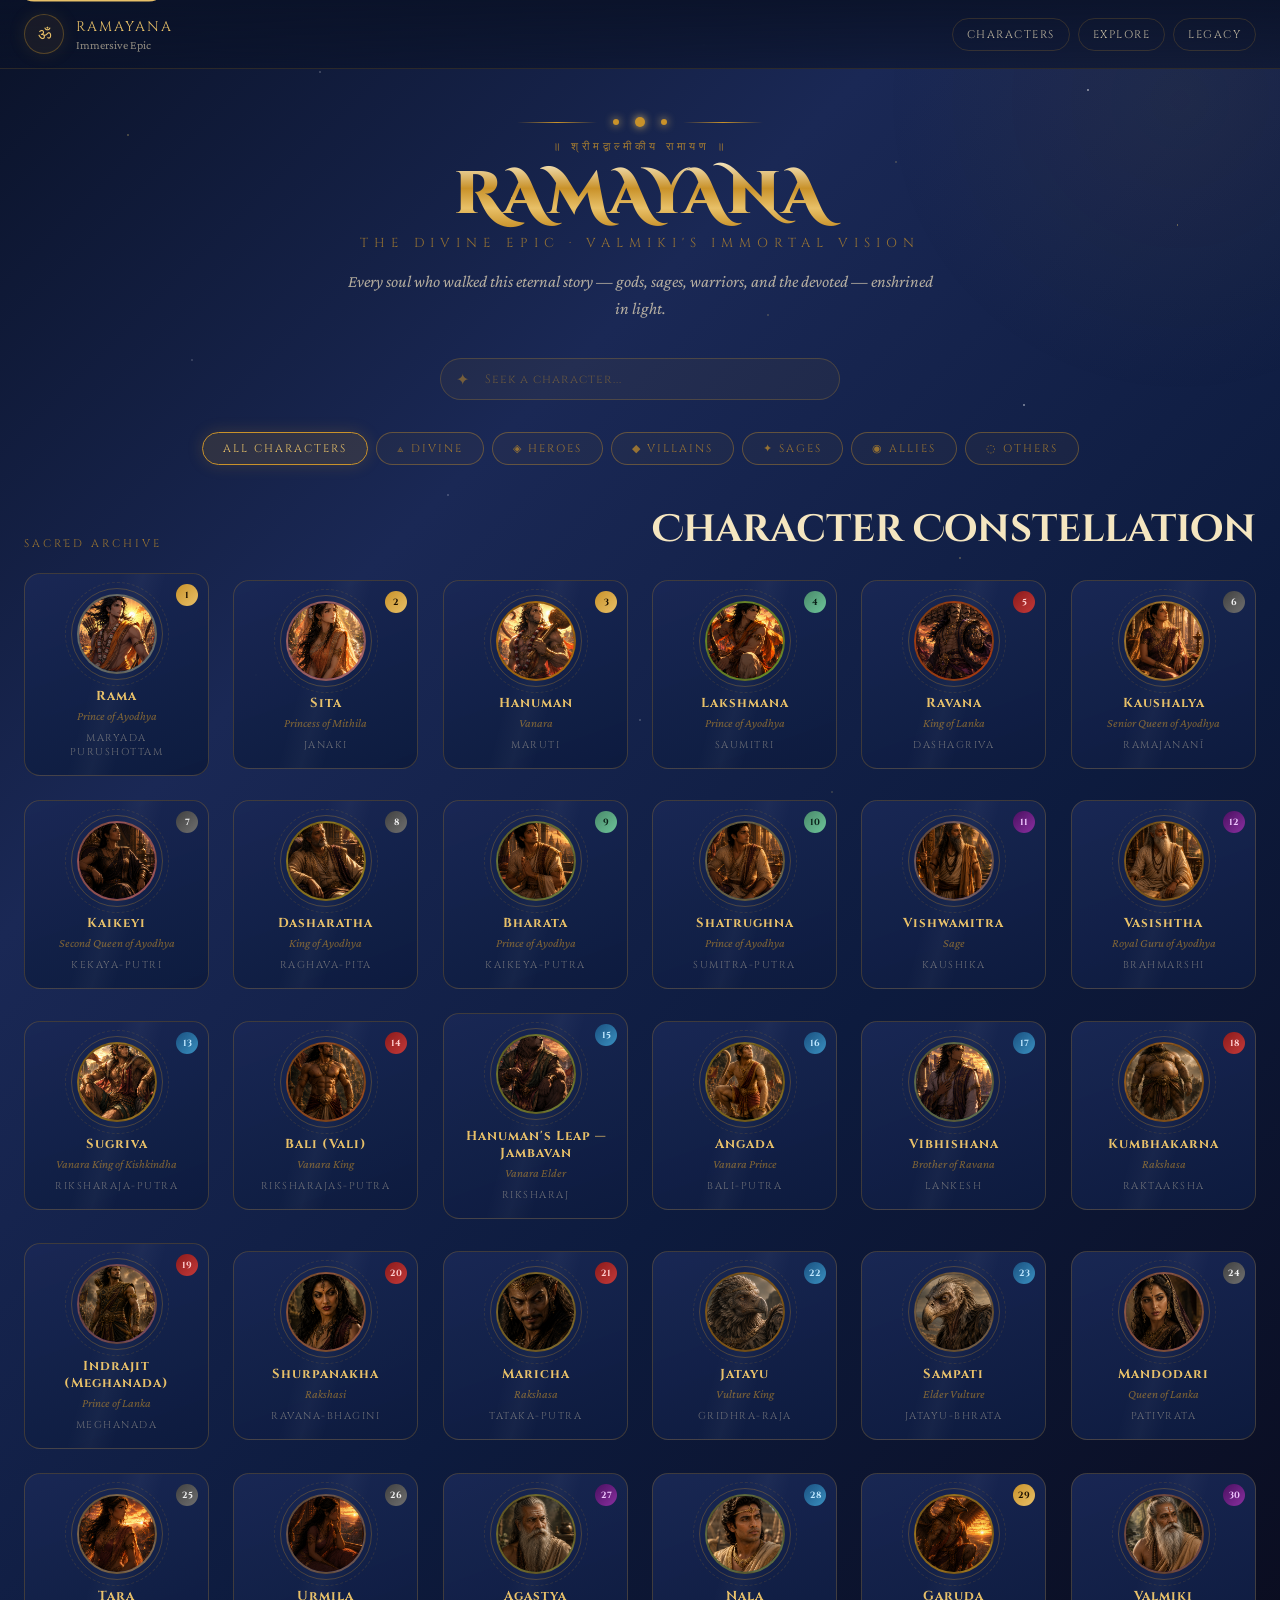
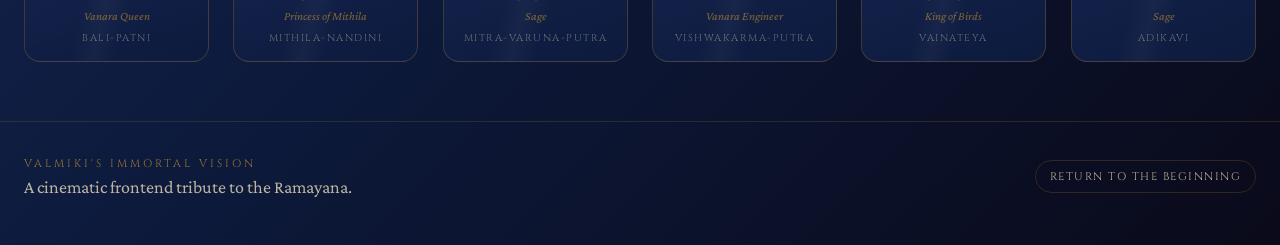
==== index.html @ 9b64bf25 "Clean up project structure" ====
<!DOCTYPE html>
<html lang="en">
<head>
  <meta charset="UTF-8">
  <meta name="viewport" content="width=device-width, initial-scale=1.0">
  <meta name="description" content="A cinematic Ramayana character encyclopedia built as an immersive frontend showcase.">
  <meta name="theme-color" content="#0A1228">
  <title>Ramayana | Immersive Epic Storytelling</title>
  <link rel="preconnect" href="https://fonts.googleapis.com">
  <link rel="preconnect" href="https://fonts.gstatic.com" crossorigin>
  <link rel="stylesheet" href="style.css">
  <script src="app.js" defer></script>
</head>
<body>
  <div class="loader" id="pageLoader" aria-hidden="true">
    <div class="loader-ring"></div>
    <div class="loader-title">RAMAYANA</div>
  </div>

  <a class="skip-link" href="#characters">Skip to characters</a>

  <nav class="site-nav" aria-label="Primary navigation">
    <a class="nav-brand" href="#top" aria-label="Ramayana home">
      <span class="brand-mark">ॐ</span>
      <span>
        <span class="brand-title">Ramayana</span>
        <span class="brand-subtitle">Immersive Epic</span>
      </span>
    </a>
    <div class="nav-links" aria-label="Page sections">
      <a href="#characters">Characters</a>
      <a href="#filters">Explore</a>
      <a href="#legacy">Legacy</a>
    </div>
  </nav>

  <main class="app-container" id="top">
    <header class="header reveal-section">
      <div class="header-ornament" aria-hidden="true">
        <div class="ornament-line"></div>
        <div class="ornament-dot"></div>
        <div class="ornament-dot ornament-dot-large"></div>
        <div class="ornament-dot"></div>
        <div class="ornament-line"></div>
      </div>
      <p class="header-sanskrit">॥ श्रीमद्वाल्मीकीय रामायण ॥</p>
      <h1 class="header-title">RAMAYANA</h1>
      <p class="header-sub">The Divine Epic · Valmiki's Immortal Vision</p>
      <p class="header-desc">Every soul who walked this eternal story — gods, sages, warriors, and the devoted — enshrined in light.</p>
    </header>

    <section class="controls-panel reveal-section" id="filters" aria-label="Character search and filters">
      <div class="search-bar">
        <span class="search-icon" aria-hidden="true">✦</span>
        <label class="sr-only" for="searchInput">Search characters</label>
        <input class="search-input" type="search" placeholder="Seek a character..." id="searchInput" autocomplete="off">
      </div>

      <div class="filter-section" id="filterSection" role="list" aria-label="Filter characters by category">
        <button class="filter-btn active" type="button" data-filter="all" aria-pressed="true">All Characters</button>
        <button class="filter-btn" type="button" data-filter="divine" aria-pressed="false">⟁ Divine</button>
        <button class="filter-btn" type="button" data-filter="hero" aria-pressed="false">◈ Heroes</button>
        <button class="filter-btn" type="button" data-filter="villain" aria-pressed="false">◆ Villains</button>
        <button class="filter-btn" type="button" data-filter="sage" aria-pressed="false">✦ Sages</button>
        <button class="filter-btn" type="button" data-filter="ally" aria-pressed="false">◉ Allies</button>
        <button class="filter-btn" type="button" data-filter="other" aria-pressed="false">◌ Others</button>
      </div>
    </section>

    <section class="showcase-section reveal-section" id="characters" aria-labelledby="charactersTitle">
      <div class="section-heading">
        <p class="section-kicker">Sacred Archive</p>
        <h2 id="charactersTitle">Character Constellation</h2>
      </div>
      <div class="grid" id="characterGrid" aria-live="polite"></div>
    </section>
  </main>

  <footer class="site-footer reveal-section" id="legacy">
    <div>
      <p class="footer-kicker">Valmiki's Immortal Vision</p>
      <p class="footer-title">A cinematic frontend tribute to the Ramayana.</p>
    </div>
    <a class="footer-link" href="#top">Return to the beginning</a>
  </footer>

  <div class="modal-overlay" id="modalOverlay" role="dialog" aria-modal="true" aria-labelledby="modalTitle" aria-hidden="true">
    <div class="modal" id="modal" role="document">
      <button class="modal-close" type="button" id="modalClose" aria-label="Close character details">✕</button>
      <div id="modalContent"></div>
    </div>
  </div>
</body>
</html>
---- style.css ----
@import url('https://fonts.googleapis.com/css2?family=Cinzel+Decorative:wght@400;700;900&family=Cinzel:wght@400;500;600;700&family=Crimson+Pro:ital,wght@0,300;0,400;0,600;1,300;1,400&display=swap');

  *{margin:0;padding:0;box-sizing:border-box;}

  html{
    scroll-behavior:smooth;
    scroll-padding-top:96px;
  }

  :root{
    --gold:#C9922A;
    --gold-light:#E8C068;
    --gold-pale:#F5E6C0;
    --gold-deep:#7A5515;
    --saffron:#E8650A;
    --crimson:#8B1A1A;
    --deep-blue:#0D1B3E;
    --indigo:#1A2855;
    --ivory:#FAF5E8;
    --parchment:#F0E6C8;
    --dark-text:#1A0E00;
    --muted:#5C4A2A;
    --divine-purple:#4A1060;
    --sage-green:#2D5A3D;
    --lotus-pink:#C8426A;
  }

  body{
    background: linear-gradient(135deg, #0A1228 0%, #1A2855 30%, #0D1B3E 60%, #0A0A1A 100%);
    min-height:100vh;
    font-family:'Crimson Pro',Georgia,serif;
    overflow-x:hidden;
    position:relative;
  }

  body.is-loading{overflow:hidden;}

  /* Starfield */
  body::before{
    content:'';
    position:fixed;
    inset:0;
    background-image:
      radial-gradient(1px 1px at 10% 15%, rgba(255,220,120,0.8) 0%, transparent 100%),
      radial-gradient(1px 1px at 25% 8%, rgba(255,255,255,0.6) 0%, transparent 100%),
      radial-gradient(1.5px 1.5px at 40% 22%, rgba(255,220,120,0.9) 0%, transparent 100%),
      radial-gradient(1px 1px at 55% 5%, rgba(255,255,255,0.7) 0%, transparent 100%),
      radial-gradient(1px 1px at 70% 18%, rgba(255,220,120,0.6) 0%, transparent 100%),
      radial-gradient(1.5px 1.5px at 85% 10%, rgba(255,255,255,0.8) 0%, transparent 100%),
      radial-gradient(1px 1px at 92% 25%, rgba(255,220,120,0.7) 0%, transparent 100%),
      radial-gradient(1px 1px at 15% 40%, rgba(255,255,255,0.5) 0%, transparent 100%),
      radial-gradient(1px 1px at 60% 35%, rgba(255,220,120,0.6) 0%, transparent 100%),
      radial-gradient(1.5px 1.5px at 80% 45%, rgba(255,255,255,0.7) 0%, transparent 100%),
      radial-gradient(1px 1px at 5% 60%, rgba(255,220,120,0.5) 0%, transparent 100%),
      radial-gradient(1px 1px at 35% 55%, rgba(255,255,255,0.6) 0%, transparent 100%),
      radial-gradient(1px 1px at 75% 62%, rgba(255,220,120,0.8) 0%, transparent 100%),
      radial-gradient(1px 1px at 90% 70%, rgba(255,255,255,0.5) 0%, transparent 100%),
      radial-gradient(1.5px 1.5px at 20% 75%, rgba(255,220,120,0.7) 0%, transparent 100%),
      radial-gradient(1px 1px at 50% 80%, rgba(255,255,255,0.6) 0%, transparent 100%),
      radial-gradient(1px 1px at 65% 88%, rgba(255,220,120,0.5) 0%, transparent 100%),
      radial-gradient(1px 1px at 45% 92%, rgba(255,255,255,0.7) 0%, transparent 100%);
    pointer-events:none;
    z-index:0;
  }

  /* Lotus mandala BG decorations */
  body::after{
    content:'';
    position:fixed;
    top:-200px;right:-200px;
    width:600px;height:600px;
    border-radius:50%;
    background:radial-gradient(circle, rgba(201,146,42,0.06) 0%, transparent 70%);
    pointer-events:none;z-index:0;
  }

  .app-container{
    position:relative;z-index:1;
    max-width:1400px;margin:0 auto;
    padding:0 24px 60px;
  }

  /* HEADER */
  .header{
    text-align:center;
    padding:48px 0 36px;
    position:relative;
  }

  .header-ornament{
    display:flex;align-items:center;justify-content:center;
    gap:16px;margin-bottom:12px;
  }
  .ornament-line{
    height:1px;width:80px;
    background:linear-gradient(90deg,transparent,var(--gold),transparent);
  }
  .ornament-dot{
    width:6px;height:6px;border-radius:50%;
    background:var(--gold);
    box-shadow:0 0 8px var(--gold-light);
  }

  .header-sanskrit{
    font-family:'Cinzel',serif;
    font-size:11px;letter-spacing:4px;
    color:var(--gold);opacity:0.8;
    text-transform:uppercase;margin-bottom:8px;
  }

  .header-title{
    font-family:'Cinzel Decorative',serif;
    font-size:clamp(32px,5vw,60px);
    font-weight:900;
    background:linear-gradient(180deg, #F5E6C0 0%, #C9922A 40%, #E8C068 70%, #C9922A 100%);
    -webkit-background-clip:text;-webkit-text-fill-color:transparent;
    background-clip:text;
    letter-spacing:2px;
    line-height:1.1;
    text-shadow:none;
    margin-bottom:6px;
  }

  .header-sub{
    font-family:'Cinzel',serif;
    font-size:13px;letter-spacing:6px;
    color:rgba(201,146,42,0.7);
    text-transform:uppercase;
  }

  .header-desc{
    font-family:'Crimson Pro',serif;
    font-size:17px;color:rgba(245,230,192,0.7);
    font-style:italic;margin-top:16px;
    max-width:600px;margin-left:auto;margin-right:auto;
    line-height:1.6;
  }

  /* FILTER TABS */
  .filter-section{
    display:flex;justify-content:center;flex-wrap:wrap;
    gap:8px;margin-bottom:40px;
  }

  .filter-btn{
    font-family:'Cinzel',serif;
    font-size:11px;letter-spacing:2px;
    padding:8px 20px;
    border:1px solid rgba(201,146,42,0.4);
    border-radius:30px;
    background:rgba(201,146,42,0.05);
    color:rgba(201,146,42,0.7);
    cursor:pointer;
    transition:all 0.3s ease;
    text-transform:uppercase;
  }
  .filter-btn:hover,.filter-btn.active{
    background:rgba(201,146,42,0.15);
    border-color:var(--gold);
    color:var(--gold-light);
    box-shadow:0 0 16px rgba(201,146,42,0.2);
  }

  /* FLOATING GRID */
  .grid{
    display:grid;
    grid-template-columns:repeat(auto-fill,minmax(180px,1fr));
    gap:24px;
    perspective:1200px;
  }

  /* CHARACTER CARD */
  .char-card{
    position:relative;
    cursor:pointer;
    border-radius:16px;
    overflow:visible;
    animation:floatIn 0.6s ease both;
    transform-style:preserve-3d;
  }

  @keyframes floatIn{
    from{opacity:0;transform:translateY(30px) scale(0.9);}
    to{opacity:1;transform:translateY(0) scale(1);}
  }

  .char-card:nth-child(1){animation-delay:0.05s}
  .char-card:nth-child(2){animation-delay:0.1s}
  .char-card:nth-child(3){animation-delay:0.15s}
  .char-card:nth-child(4){animation-delay:0.2s}
  .char-card:nth-child(5){animation-delay:0.25s}
  .char-card:nth-child(6){animation-delay:0.3s}
  .char-card:nth-child(7){animation-delay:0.35s}
  .char-card:nth-child(8){animation-delay:0.4s}
  .char-card:nth-child(9){animation-delay:0.45s}
  .char-card:nth-child(10){animation-delay:0.5s}
  .char-card:nth-child(11){animation-delay:0.55s}
  .char-card:nth-child(12){animation-delay:0.6s}
  .char-card:nth-child(n+13){animation-delay:0.65s}

  .card-inner{
    background:linear-gradient(160deg, rgba(26,40,85,0.95) 0%, rgba(13,27,62,0.98) 100%);
    border:1px solid rgba(201,146,42,0.25);
    border-radius:16px;
    padding:20px 16px 16px;
    text-align:center;
    position:relative;
    overflow:hidden;
    transition:transform 0.35s ease, box-shadow 0.35s ease, border-color 0.35s ease;
    will-change:transform;
  }

  .card-inner::before{
    content:'';position:absolute;top:0;left:0;right:0;height:2px;
    background:linear-gradient(90deg,transparent,var(--gold),transparent);
    opacity:0;transition:opacity 0.3s;
  }

  .char-card:hover .card-inner{
    transform:translateY(-8px) rotateX(4deg);
    border-color:rgba(201,146,42,0.6);
    box-shadow:0 20px 40px rgba(0,0,0,0.5), 0 0 30px rgba(201,146,42,0.15);
  }
  .char-card:hover .card-inner::before{opacity:1;}

  /* Floating animation per card */
  .char-card:nth-child(odd) .card-inner{
    animation:floatBob 4s ease-in-out infinite;
  }
  .char-card:nth-child(even) .card-inner{
    animation:floatBob 4.5s ease-in-out infinite 0.7s;
  }
  .char-card:nth-child(3n) .card-inner{
    animation:floatBob 5s ease-in-out infinite 1.2s;
  }

  @keyframes floatBob{
    0%,100%{transform:translateY(0);}
    50%{transform:translateY(-5px);}
  }
  .char-card:hover .card-inner{animation:none;}

  /* Priority badge */
  .priority-badge{
    position:absolute;top:10px;right:10px;
    width:22px;height:22px;border-radius:50%;
    display:flex;align-items:center;justify-content:center;
    font-family:'Cinzel',serif;font-size:9px;font-weight:700;
    z-index:2;
  }
  .priority-divine{background:linear-gradient(135deg,#C9922A,#E8C068);color:#1A0E00;}
  .priority-hero{background:linear-gradient(135deg,#4A8A6A,#6DC49A);color:#0A2018;}
  .priority-villain{background:linear-gradient(135deg,#8B1A1A,#C43A3A);color:#FFD0D0;}
  .priority-sage{background:linear-gradient(135deg,#4A1060,#8A30A0);color:#F0C8FF;}
  .priority-ally{background:linear-gradient(135deg,#1A5080,#3A90C0);color:#C0E8FF;}
  .priority-other{background:linear-gradient(135deg,#404040,#707070);color:#F0F0F0;}

  /* Avatar */
  .avatar-wrap{
    position:relative;margin:0 auto 14px;
    width:80px;height:80px;
  }
  .avatar-halo{
    position:absolute;inset:-6px;border-radius:50%;
    border:1.5px solid rgba(201,146,42,0.3);
    animation:haloSpin 8s linear infinite;
  }
  .avatar-halo2{
    position:absolute;inset:-12px;border-radius:50%;
    border:1px dashed rgba(201,146,42,0.15);
    animation:haloSpin 12s linear infinite reverse;
  }
  @keyframes haloSpin{
    from{transform:rotate(0deg);}
    to{transform:rotate(360deg);}
  }
  .avatar{
    width:80px;height:80px;border-radius:50%;
    display:flex;align-items:center;justify-content:center;
    font-size:36px;
    position:relative;z-index:1;
    border:2px solid rgba(201,146,42,0.4);
  }

  .avatar-image{
    width:100%;
    height:100%;
    object-fit:cover;
    border-radius:50%;
  }
  .avatar-image.is-hidden{display:none;}
  .avatar-fallback{display:none;}
  .avatar-fallback.is-visible{display:block;}

  .char-name{
    font-family:'Cinzel',serif;
    font-size:13px;font-weight:700;
    color:var(--gold-light);
    letter-spacing:1px;
    line-height:1.3;margin-bottom:4px;
  }
  .char-role{
    font-family:'Crimson Pro',serif;
    font-size:12px;font-style:italic;
    color:rgba(201,146,42,0.6);
    margin-bottom:8px;
  }
  .char-epithet{
    font-size:10px;letter-spacing:1.5px;text-transform:uppercase;
    color:rgba(245,230,192,0.4);
    font-family:'Cinzel',serif;
  }

  /* Shimmer overlay on card */
  .card-inner::after{
    content:'';position:absolute;inset:0;
    background:linear-gradient(105deg,transparent 40%,rgba(255,255,255,0.03) 50%,transparent 60%);
    animation:shimmer 3s ease-in-out infinite;
    pointer-events:none;
  }
  @keyframes shimmer{
    0%{transform:translateX(-100%);}
    100%{transform:translateX(200%);}
  }

  /* MODAL OVERLAY */
  .modal-overlay{
    display:none;position:fixed;inset:0;z-index:1000;
    background:rgba(5,10,25,0.92);
    backdrop-filter:blur(12px);
    align-items:center;justify-content:center;
    padding:20px;
    overflow-y:auto;
  }
  .modal-overlay.active{display:flex;}

  .modal{
    position:relative;
    background:linear-gradient(160deg,#0F1E4A 0%,#0A1228 50%,#150A30 100%);
    border:1px solid rgba(201,146,42,0.4);
    border-radius:24px;
    max-width:760px;width:100%;
    max-height:90vh;overflow-y:auto;
    animation:modalIn 0.4s cubic-bezier(0.34,1.56,0.64,1) both;
    box-shadow:0 40px 80px rgba(0,0,0,0.7), 0 0 60px rgba(201,146,42,0.1), inset 0 1px 0 rgba(201,146,42,0.2);
    scrollbar-width:thin;
    scrollbar-color:rgba(201,146,42,0.3) transparent;
  }
  .modal::-webkit-scrollbar{width:4px;}
  .modal::-webkit-scrollbar-track{background:transparent;}
  .modal::-webkit-scrollbar-thumb{background:rgba(201,146,42,0.3);border-radius:2px;}

  @keyframes modalIn{
    from{opacity:0;transform:scale(0.85) translateY(30px);}
    to{opacity:1;transform:scale(1) translateY(0);}
  }

  .modal-header{
    position:relative;padding:36px 40px 28px;
    border-bottom:1px solid rgba(201,146,42,0.2);
    text-align:center;
  }
  .modal-header::after{
    content:'';position:absolute;bottom:0;left:50%;transform:translateX(-50%);
    width:120px;height:1px;
    background:linear-gradient(90deg,transparent,var(--gold),transparent);
  }

  .modal-avatar{
    width:100px;height:100px;border-radius:50%;
    display:flex;align-items:center;justify-content:center;
    font-size:50px;margin:0 auto 16px;
    border:2px solid rgba(201,146,42,0.5);
    position:relative;
  }
  .modal-avatar::before{
    content:'';position:absolute;inset:-8px;border-radius:50%;
    border:1px solid rgba(201,146,42,0.25);
    animation:haloSpin 6s linear infinite;
  }
  .modal-avatar::after{
    content:'';position:absolute;inset:-16px;border-radius:50%;
    border:1px dashed rgba(201,146,42,0.12);
    animation:haloSpin 10s linear infinite reverse;
  }

  .modal-name{
    font-family:'Cinzel Decorative',serif;
    font-size:26px;font-weight:700;
    background:linear-gradient(180deg,#F5E6C0 0%,#C9922A 60%,#E8C068 100%);
    -webkit-background-clip:text;-webkit-text-fill-color:transparent;
    background-clip:text;letter-spacing:2px;margin-bottom:4px;
  }
  .modal-role-label{
    font-family:'Cinzel',serif;font-size:12px;letter-spacing:3px;
    color:rgba(201,146,42,0.7);text-transform:uppercase;margin-bottom:8px;
  }
  .modal-epithets{
    display:flex;flex-wrap:wrap;gap:6px;justify-content:center;margin-top:12px;
  }
  .modal-epithet-tag{
    font-family:'Cinzel',serif;font-size:9px;letter-spacing:1.5px;
    padding:4px 10px;border-radius:20px;
    border:1px solid rgba(201,146,42,0.3);
    color:rgba(232,192,104,0.8);
    background:rgba(201,146,42,0.08);
    text-transform:uppercase;
  }

  .modal-body{padding:28px 40px 36px;}

  .section-title{
    font-family:'Cinzel',serif;font-size:11px;letter-spacing:3px;
    color:var(--gold);text-transform:uppercase;
    display:flex;align-items:center;gap:10px;
    margin-bottom:12px;margin-top:24px;
  }
  .section-title::before,.section-title::after{
    content:'';flex:1;height:1px;
    background:linear-gradient(90deg,var(--gold),transparent);
  }
  .section-title::after{background:linear-gradient(90deg,transparent,var(--gold));}
  .section-title:first-child{margin-top:0;}

  .section-text{
    font-family:'Crimson Pro',serif;
    font-size:16px;line-height:1.8;
    color:rgba(245,230,192,0.82);
  }

  .attr-grid{
    display:grid;grid-template-columns:1fr 1fr;gap:12px;
  }
  .attr-item{
    background:rgba(201,146,42,0.06);
    border:1px solid rgba(201,146,42,0.15);
    border-radius:10px;padding:12px 14px;
  }
  .attr-label{
    font-family:'Cinzel',serif;font-size:9px;letter-spacing:2px;
    color:rgba(201,146,42,0.6);text-transform:uppercase;margin-bottom:4px;
  }
  .attr-value{
    font-family:'Crimson Pro',serif;font-size:15px;
    color:rgba(245,230,192,0.9);line-height:1.4;
  }

  .story-verse{
    background:rgba(201,146,42,0.05);
    border-left:3px solid rgba(201,146,42,0.5);
    border-radius:0 10px 10px 0;
    padding:14px 18px;margin:16px 0;
    font-family:'Crimson Pro',serif;
    font-size:15px;font-style:italic;
    color:rgba(245,230,192,0.75);
    line-height:1.7;
  }

  .trait-pills{
    display:flex;flex-wrap:wrap;gap:8px;
  }
  .trait-pill{
    font-family:'Crimson Pro',serif;font-size:13px;
    padding:5px 14px;border-radius:20px;
    background:rgba(201,146,42,0.1);
    border:1px solid rgba(201,146,42,0.25);
    color:rgba(232,192,104,0.9);
  }

  .modal-close{
    position:absolute;top:16px;right:16px;
    width:36px;height:36px;border-radius:50%;
    background:rgba(201,146,42,0.1);
    border:1px solid rgba(201,146,42,0.3);
    color:rgba(201,146,42,0.8);
    cursor:pointer;font-size:18px;
    display:flex;align-items:center;justify-content:center;
    transition:all 0.2s;z-index:10;
  }
  .modal-close:hover{
    background:rgba(201,146,42,0.2);
    color:var(--gold-light);
    transform:rotate(90deg);
  }

  .search-bar{
    max-width:400px;margin:0 auto 32px;position:relative;
  }
  .search-input{
    width:100%;padding:12px 20px 12px 44px;
    background:rgba(201,146,42,0.06);
    border:1px solid rgba(201,146,42,0.25);
    border-radius:30px;
    font-family:'Cinzel',serif;font-size:12px;letter-spacing:1px;
    color:rgba(245,230,192,0.9);outline:none;
    transition:all 0.3s;
  }
  .search-input::placeholder{color:rgba(201,146,42,0.4);}
  .search-input:focus{border-color:rgba(201,146,42,0.6);box-shadow:0 0 20px rgba(201,146,42,0.1);}
  .search-icon{
    position:absolute;left:16px;top:50%;transform:translateY(-50%);
    color:rgba(201,146,42,0.5);font-size:16px;
  }

  .hidden{display:none!important;}

  /* Divider stars in modal */
  .star-divider{text-align:center;color:rgba(201,146,42,0.4);font-size:12px;margin:20px 0;letter-spacing:8px;}

  /* Scroll to top fade on modal */
  .modal-gradient-top{
    position:sticky;top:0;height:20px;
    background:linear-gradient(to bottom,rgba(10,18,40,0.8),transparent);
    pointer-events:none;
  }

  .no-results{
    grid-column:1/-1;text-align:center;padding:60px 20px;
    color:rgba(201,146,42,0.5);font-family:'Cinzel',serif;
    font-size:14px;letter-spacing:2px;
  }

  /* Background temple silhouette */
  .bg-temple{
    position:fixed;bottom:0;left:50%;transform:translateX(-50%);
    width:100%;max-width:1200px;
    opacity:0.04;pointer-events:none;z-index:0;
  }

  .sr-only{
    position:absolute;
    width:1px;height:1px;
    padding:0;margin:-1px;
    overflow:hidden;
    clip:rect(0,0,0,0);
    white-space:nowrap;border:0;
  }

  .skip-link{
    position:fixed;
    left:16px;top:16px;
    z-index:2000;
    transform:translateY(-140%);
    padding:10px 14px;
    border-radius:999px;
    background:var(--gold-light);
    color:#0A1228;
    font-family:'Cinzel',serif;
    font-size:12px;
    text-decoration:none;
    transition:transform 0.25s ease;
  }
  .skip-link:focus{transform:translateY(0);}

  .loader{
    position:fixed;
    inset:0;
    z-index:3000;
    display:grid;
    place-items:center;
    background:radial-gradient(circle at center, rgba(74,16,96,0.35), rgba(10,18,40,0.98) 45%, #050814 100%);
    transition:opacity 0.5s ease, visibility 0.5s ease;
  }
  .loader.hidden{opacity:0;visibility:hidden;pointer-events:none;}
  .loader-ring{
    width:88px;height:88px;
    border-radius:50%;
    border:1px solid rgba(201,146,42,0.25);
    border-top-color:var(--gold-light);
    box-shadow:0 0 34px rgba(201,146,42,0.24), inset 0 0 22px rgba(201,146,42,0.12);
    animation:haloSpin 1.2s linear infinite;
  }
  .loader-title{
    position:absolute;
    margin-top:132px;
    font-family:'Cinzel Decorative',serif;
    font-size:14px;
    letter-spacing:5px;
    color:var(--gold-light);
  }

  .site-nav{
    position:sticky;
    top:0;
    z-index:900;
    display:flex;
    align-items:center;
    justify-content:space-between;
    gap:24px;
    max-width:1400px;
    margin:0 auto;
    padding:14px 24px;
    background:linear-gradient(180deg,rgba(10,18,40,0.9),rgba(10,18,40,0.58));
    border-bottom:1px solid rgba(201,146,42,0.18);
    backdrop-filter:blur(18px);
  }
  .nav-brand{
    display:flex;
    align-items:center;
    gap:12px;
    color:var(--gold-light);
    text-decoration:none;
  }
  .brand-mark{
    width:40px;height:40px;
    display:grid;place-items:center;
    border-radius:50%;
    border:1px solid rgba(201,146,42,0.35);
    background:rgba(201,146,42,0.08);
    box-shadow:0 0 18px rgba(201,146,42,0.12);
  }
  .brand-title{
    display:block;
    font-family:'Cinzel',serif;
    font-size:14px;
    letter-spacing:2px;
    text-transform:uppercase;
  }
  .brand-subtitle{
    display:block;
    margin-top:2px;
    font-size:12px;
    color:rgba(245,230,192,0.58);
  }
  .nav-links{
    display:flex;
    align-items:center;
    gap:8px;
  }
  .nav-links a,.footer-link{
    border:1px solid rgba(201,146,42,0.2);
    border-radius:999px;
    padding:8px 14px;
    color:rgba(245,230,192,0.76);
    font-family:'Cinzel',serif;
    font-size:11px;
    letter-spacing:1.5px;
    text-decoration:none;
    text-transform:uppercase;
    transition:background 0.25s ease,border-color 0.25s ease,color 0.25s ease,transform 0.25s ease;
  }
  .nav-links a:hover,.footer-link:hover{
    transform:translateY(-2px);
    background:rgba(201,146,42,0.12);
    border-color:rgba(201,146,42,0.55);
    color:var(--gold-light);
  }

  .controls-panel{
    margin:0 auto 40px;
  }
  .section-heading{
    display:flex;
    align-items:end;
    justify-content:space-between;
    gap:24px;
    margin-bottom:22px;
  }
  .section-kicker,.footer-kicker{
    font-family:'Cinzel',serif;
    font-size:11px;
    letter-spacing:3px;
    color:rgba(201,146,42,0.74);
    text-transform:uppercase;
  }
  .section-heading h2{
    margin-top:4px;
    font-family:'Cinzel Decorative',serif;
    font-size:clamp(24px,3vw,38px);
    color:var(--gold-pale);
    line-height:1.1;
  }

  .ornament-dot-large{width:10px;height:10px;}

  .char-card{
    width:100%;
    border:0;
    background:transparent;
    color:inherit;
    font:inherit;
    text-align:inherit;
  }
  .char-card:focus-visible .card-inner,
  .filter-btn:focus-visible,
  .search-input:focus-visible,
  .modal-close:focus-visible,
  .nav-links a:focus-visible,
  .footer-link:focus-visible{
    outline:2px solid var(--gold-light);
    outline-offset:3px;
  }

  .modal-overlay{
    display:flex;
    opacity:0;
    visibility:hidden;
    pointer-events:none;
    transition:opacity 0.28s ease,visibility 0.28s ease;
  }
  .modal-overlay.active{
    opacity:1;
    visibility:visible;
    pointer-events:auto;
  }
  .modal-overlay.active .modal{animation:modalIn 0.34s cubic-bezier(0.22,1,0.36,1) both;}

  .reveal-section{
    opacity:0;
    transform:translateY(28px);
    transition:opacity 0.7s ease,transform 0.7s ease;
  }
  .reveal-section.is-visible{
    opacity:1;
    transform:translateY(0);
  }

  .site-footer{
    position:relative;
    z-index:1;
    max-width:1400px;
    margin:0 auto;
    padding:34px 24px 48px;
    display:flex;
    align-items:center;
    justify-content:space-between;
    gap:24px;
    border-top:1px solid rgba(201,146,42,0.18);
  }
  .footer-title{
    margin-top:6px;
    color:rgba(245,230,192,0.76);
    font-size:18px;
  }

  @media (max-width:900px){
    .site-nav{align-items:flex-start;}
    .nav-links{flex-wrap:wrap;justify-content:flex-end;}
    .grid{grid-template-columns:repeat(auto-fill,minmax(150px,1fr));gap:18px;}
    .attr-grid{grid-template-columns:1fr;}
    .modal-body{padding:24px;}
    .modal-header{padding:32px 28px 24px;}
  }

  @media (max-width:640px){
    html{scroll-padding-top:132px;}
    .site-nav{
      padding:12px 16px;
      flex-direction:column;
      gap:12px;
    }
    .nav-links{
      width:100%;
      display:grid;
      grid-template-columns:repeat(3,1fr);
      gap:8px;
    }
    .nav-links a{text-align:center;padding:8px 6px;font-size:10px;}
    .app-container{padding:0 16px 42px;}
    .header{padding:38px 0 28px;}
    .header-sub{letter-spacing:3px;line-height:1.7;}
    .header-desc{font-size:16px;}
    .filter-section{justify-content:flex-start;overflow-x:auto;flex-wrap:nowrap;padding-bottom:8px;}
    .filter-btn{white-space:nowrap;}
    .section-heading{display:block;}
    .grid{grid-template-columns:repeat(2,minmax(0,1fr));gap:14px;}
    .card-inner{padding:16px 10px 14px;}
    .avatar-wrap,.avatar{width:70px;height:70px;}
    .char-name{font-size:12px;}
    .modal-overlay{padding:12px;}
    .modal{border-radius:18px;}
    .modal-name{font-size:22px;}
    .site-footer{display:block;padding:28px 16px 42px;}
    .footer-link{display:inline-block;margin-top:18px;}
  }

  @media (prefers-reduced-motion:reduce){
    html{scroll-behavior:auto;}
    *,*::before,*::after{
      animation-duration:0.01ms!important;
      animation-iteration-count:1!important;
      transition-duration:0.01ms!important;
    }
  }
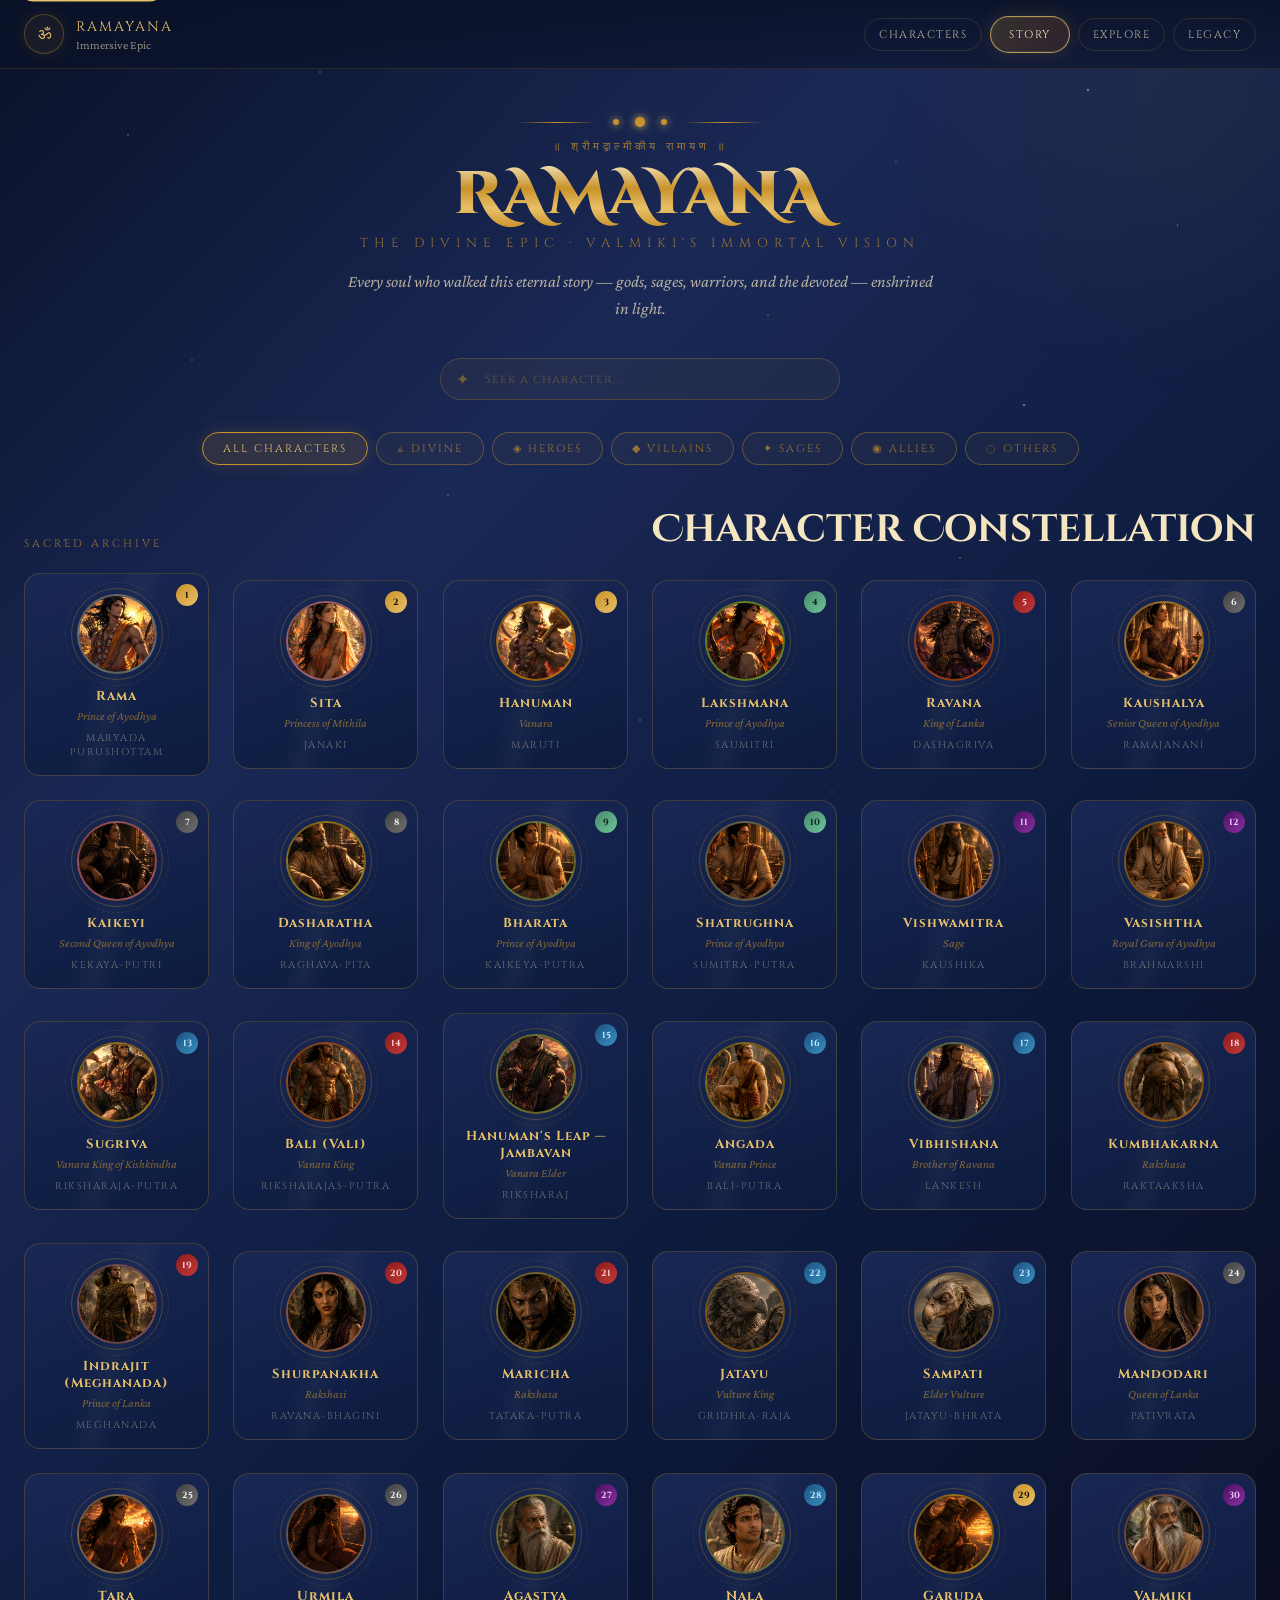
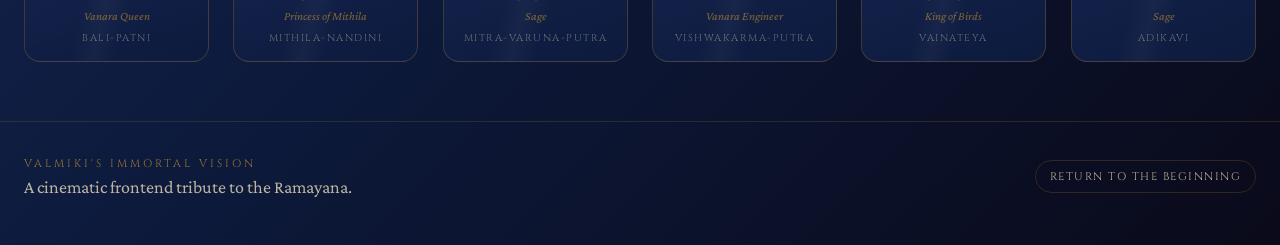
==== commit 446258da: "UPDATE" ====
--- a/index.html
+++ b/index.html
@@ -29,6 +29,7 @@
     </a>
     <div class="nav-links" aria-label="Page sections">
       <a href="#characters">Characters</a>
+      <a class="nav-story-link" href="Story.html">Story</a>
       <a href="#filters">Explore</a>
       <a href="#legacy">Legacy</a>
     </div>
--- a/style.css
+++ b/style.css
@@ -645,6 +645,19 @@
     border-color:rgba(201,146,42,0.55);
     color:var(--gold-light);
   }
+  .nav-links a.nav-story-link{
+    padding:10px 18px;
+    border-color:rgba(232,192,104,0.72);
+    background:linear-gradient(135deg,rgba(201,146,42,0.22),rgba(232,101,10,0.14));
+    color:var(--gold-pale);
+    box-shadow:0 0 20px rgba(201,146,42,0.18),inset 0 0 0 1px rgba(245,230,192,0.08);
+  }
+  .nav-links a.nav-story-link:hover{
+    background:linear-gradient(135deg,rgba(201,146,42,0.34),rgba(232,101,10,0.2));
+    border-color:rgba(232,192,104,0.95);
+    color:#fff7da;
+    box-shadow:0 0 28px rgba(201,146,42,0.28),inset 0 0 0 1px rgba(245,230,192,0.14);
+  }
 
   .controls-panel{
     margin:0 auto 40px;
@@ -782,3 +795,578 @@
       transition-duration:0.01ms!important;
     }
   }
+
+
+  /* Story page compatibility styles. Scoped so the encyclopedia keeps its original design. */
+/* ─── TOKENS ─────────────────────────────────────────────────────── */
+    body.story-page {
+      --bg-deep:        #04080F;
+      --bg-mid:         #0A1228;
+      --bg-card:        #0D1830;
+      --bg-glass:       rgba(13, 24, 48, 0.72);
+      --gold:           #C9A84C;
+      --gold-light:     #E8C96A;
+      --gold-dim:       #8A6A2A;
+      --gold-glow:      rgba(201,168,76,0.18);
+      --copper:         #B87333;
+      --red-divine:     #8B2020;
+      --red-glow:       rgba(139,32,32,0.25);
+      --text-primary:   #F0E6CC;
+      --text-secondary: #A89070;
+      --text-muted:     #5A4E3A;
+      --border:         rgba(201,168,76,0.18);
+      --border-active:  rgba(201,168,76,0.55);
+      --shadow-gold:    0 0 40px rgba(201,168,76,0.12);
+      --font-display:   'Cinzel Decorative', serif;
+      --font-heading:   'Cinzel', serif;
+      --font-body:      'EB Garamond', Georgia, serif;
+      --radius:         4px;
+      --transition:     0.38s cubic-bezier(0.4, 0, 0.2, 1);
+    }
+
+    /* ─── RESET & BASE ───────────────────────────────────────────────── */
+    body.story-page *, body.story-page *::before, body.story-page *::after { box-sizing: border-box; margin: 0; padding: 0; }
+  html:has(body.story-page) { scroll-behavior: smooth; font-size: 17px; }
+
+    body.story-page {
+      background: var(--bg-deep);
+      color: var(--text-primary);
+      font-family: var(--font-body);
+      line-height: 1.75;
+      min-height: 100vh;
+      overflow-x: hidden;
+    }
+
+    /* ─── STARFIELD ──────────────────────────────────────────────────── */
+    body.story-page .starfield {
+      position: fixed; inset: 0; pointer-events: none; z-index: 0;
+      background:
+        radial-gradient(ellipse 120% 60% at 50% 0%, rgba(201,168,76,0.06) 0%, transparent 65%),
+        radial-gradient(ellipse 80% 40% at 80% 80%, rgba(139,32,32,0.08) 0%, transparent 60%),
+        var(--bg-deep);
+    }
+    body.story-page .starfield::before {
+      content: '';
+      position: absolute; inset: 0;
+      background-image:
+        radial-gradient(1px 1px at 12% 18%, rgba(240,230,204,0.7) 0%, transparent 100%),
+        radial-gradient(1px 1px at 27% 55%, rgba(240,230,204,0.5) 0%, transparent 100%),
+        radial-gradient(1.5px 1.5px at 43% 8%, rgba(201,168,76,0.6) 0%, transparent 100%),
+        radial-gradient(1px 1px at 61% 34%, rgba(240,230,204,0.4) 0%, transparent 100%),
+        radial-gradient(1px 1px at 76% 72%, rgba(240,230,204,0.6) 0%, transparent 100%),
+        radial-gradient(1.5px 1.5px at 88% 20%, rgba(201,168,76,0.5) 0%, transparent 100%),
+        radial-gradient(1px 1px at 5% 88%, rgba(240,230,204,0.4) 0%, transparent 100%),
+        radial-gradient(1px 1px at 34% 78%, rgba(240,230,204,0.5) 0%, transparent 100%),
+        radial-gradient(1px 1px at 55% 60%, rgba(240,230,204,0.35) 0%, transparent 100%),
+        radial-gradient(1.5px 1.5px at 92% 48%, rgba(201,168,76,0.4) 0%, transparent 100%),
+        radial-gradient(1px 1px at 18% 42%, rgba(240,230,204,0.3) 0%, transparent 100%),
+        radial-gradient(1px 1px at 70% 15%, rgba(240,230,204,0.5) 0%, transparent 100%);
+    }
+
+    /* ─── LOADER ─────────────────────────────────────────────────────── */
+    body.story-page .loader {
+      position: fixed; inset: 0; z-index: 9999;
+      background: var(--bg-deep);
+      display: flex; flex-direction: column;
+      align-items: center; justify-content: center; gap: 1.6rem;
+      transition: opacity 0.7s ease, visibility 0.7s ease;
+    }
+    body.story-page .loader.loaded { opacity: 0; visibility: hidden; }
+    body.story-page .loader-ring {
+      width: 56px; height: 56px;
+      border: 2px solid var(--border);
+      border-top-color: var(--gold);
+      border-radius: 50%;
+      animation: spin 1.1s linear infinite;
+    }
+    body.story-page .loader-title {
+      font-family: var(--font-display); font-size: 1rem;
+      letter-spacing: 0.35em; color: var(--gold);
+      text-transform: uppercase; opacity: 0.85;
+    }
+    @keyframes spin { to { transform: rotate(360deg); } }
+
+    /* ─── SKIP LINK ──────────────────────────────────────────────────── */
+    body.story-page .skip-link {
+      position: absolute; top: -100px; left: 1rem;
+      background: var(--gold); color: var(--bg-deep);
+      padding: 0.5rem 1rem; font-family: var(--font-heading);
+      font-size: 0.8rem; border-radius: var(--radius);
+      transition: top 0.2s;
+    }
+    body.story-page .skip-link:focus { top: 1rem; }
+
+    /* ─── NAV ────────────────────────────────────────────────────────── */
+    body.story-page .site-nav {
+      position: fixed; top: 0; left: 0; right: 0; z-index: 100;
+      display: flex; align-items: center; justify-content: space-between;
+      padding: 1rem 2.5rem;
+      background: rgba(4, 8, 15, 0.85);
+      backdrop-filter: blur(12px);
+      border-bottom: 1px solid var(--border);
+    }
+    body.story-page .nav-brand {
+      display: flex; align-items: center; gap: 0.75rem;
+      text-decoration: none; color: var(--text-primary);
+    }
+    body.story-page .brand-mark {
+      font-size: 1.5rem; color: var(--gold);
+      text-shadow: 0 0 20px var(--gold);
+    }
+    body.story-page .brand-title {
+      display: block; font-family: var(--font-display);
+      font-size: 0.95rem; letter-spacing: 0.12em; color: var(--gold);
+    }
+    body.story-page .brand-subtitle {
+      display: block; font-family: var(--font-heading);
+      font-size: 0.62rem; letter-spacing: 0.22em;
+      color: var(--text-secondary); text-transform: uppercase;
+    }
+    body.story-page .nav-links {
+      display: flex; gap: 2rem;
+    }
+    body.story-page .nav-links a {
+      font-family: var(--font-heading); font-size: 0.72rem;
+      letter-spacing: 0.2em; text-transform: uppercase;
+      color: var(--text-secondary); text-decoration: none;
+      transition: color var(--transition);
+    }
+    body.story-page .nav-links a:hover { color: var(--gold); }
+
+    /* ─── HERO ───────────────────────────────────────────────────────── */
+    body.story-page .story-hero {
+      position: relative; z-index: 1;
+      min-height: 100vh;
+      display: flex; flex-direction: column;
+      align-items: center; justify-content: center;
+      text-align: center;
+      padding: 8rem 2rem 5rem;
+      overflow: hidden;
+    }
+    body.story-page .hero-mandala {
+      position: absolute; inset: 0; z-index: 0;
+      display: flex; align-items: center; justify-content: center;
+      pointer-events: none;
+      opacity: 0.07;
+    }
+    body.story-page .hero-mandala svg {
+      width: min(80vw, 700px); height: auto;
+      animation: mandalaSpin 90s linear infinite;
+    }
+    @keyframes mandalaSpin { to { transform: rotate(360deg); } }
+
+    body.story-page .hero-content { position: relative; z-index: 1; max-width: 760px; }
+    body.story-page .hero-ornament {
+      display: flex; align-items: center; justify-content: center;
+      gap: 0.6rem; margin-bottom: 2rem;
+    }
+    body.story-page .ornament-line {
+      width: 60px; height: 1px;
+      background: linear-gradient(90deg, transparent, var(--gold));
+    }
+    body.story-page .ornament-line.rev {
+      background: linear-gradient(90deg, var(--gold), transparent);
+    }
+    body.story-page .ornament-dot {
+      width: 5px; height: 5px; border-radius: 50%;
+      background: var(--gold);
+    }
+    body.story-page .ornament-dot-large {
+      width: 8px; height: 8px;
+      border: 1.5px solid var(--gold);
+      background: transparent;
+    }
+
+    body.story-page .hero-sanskrit {
+      font-family: var(--font-body); font-style: italic;
+      font-size: 1rem; color: var(--gold-dim);
+      letter-spacing: 0.08em; margin-bottom: 1.5rem;
+      opacity: 0.85;
+    }
+    body.story-page .hero-title {
+      font-family: var(--font-display); font-size: clamp(2.4rem, 6vw, 4.5rem);
+      font-weight: 900; letter-spacing: 0.12em;
+      color: var(--gold-light);
+      text-shadow: 0 0 80px rgba(201,168,76,0.35), 0 2px 0 rgba(0,0,0,0.6);
+      line-height: 1.1; margin-bottom: 1rem;
+    }
+    body.story-page .hero-sub {
+      font-family: var(--font-heading); font-size: 0.8rem;
+      letter-spacing: 0.3em; text-transform: uppercase;
+      color: var(--text-secondary); margin-bottom: 2rem;
+    }
+    body.story-page .hero-desc {
+      font-size: 1.15rem; color: var(--text-secondary);
+      max-width: 560px; margin: 0 auto 3rem;
+      line-height: 1.9;
+    }
+    body.story-page .hero-scroll-hint {
+      font-family: var(--font-heading); font-size: 0.68rem;
+      letter-spacing: 0.3em; text-transform: uppercase;
+      color: var(--gold-dim); animation: pulse 2.4s ease-in-out infinite;
+    }
+    @keyframes pulse { 0%,100% { opacity: 0.4; } 50% { opacity: 1; } }
+
+    /* ─── KANDA TIMELINE ─────────────────────────────────────────────── */
+    body.story-page .kanda-nav {
+      position: relative; z-index: 1;
+      background: rgba(4, 8, 15, 0.9);
+      border-top: 1px solid var(--border);
+      border-bottom: 1px solid var(--border);
+      padding: 1.2rem 2rem;
+      display: flex; align-items: center; justify-content: center;
+      gap: 0;
+      overflow-x: auto;
+      scrollbar-width: none;
+    }
+    body.story-page .kanda-nav::-webkit-scrollbar { display: none; }
+    body.story-page .kanda-tab {
+      flex: 0 0 auto;
+      font-family: var(--font-heading); font-size: 0.66rem;
+      letter-spacing: 0.18em; text-transform: uppercase;
+      color: var(--text-muted); cursor: pointer;
+      padding: 0.6rem 1.2rem;
+      border: none; background: none;
+      border-bottom: 2px solid transparent;
+      transition: color var(--transition), border-color var(--transition);
+      white-space: nowrap;
+    }
+    body.story-page .kanda-tab:hover { color: var(--text-secondary); }
+    body.story-page .kanda-tab.active {
+      color: var(--gold);
+      border-bottom-color: var(--gold);
+    }
+
+    /* ─── MAIN STORY LAYOUT ──────────────────────────────────────────── */
+    body.story-page .story-main {
+      position: relative; z-index: 1;
+      max-width: 1200px; margin: 0 auto;
+      padding: 5rem 2rem 6rem;
+    }
+
+    /* ─── REVEAL ANIMATION ───────────────────────────────────────────── */
+    body.story-page .reveal {
+      opacity: 0;
+      transform: translateY(32px);
+      transition: opacity 0.7s ease, transform 0.7s ease;
+    }
+    body.story-page .reveal.visible { opacity: 1; transform: translateY(0); }
+
+    /* ─── KANDA SECTION ──────────────────────────────────────────────── */
+    body.story-page .kanda-section {
+      display: none;
+      animation: fadeIn 0.55s ease;
+    }
+    body.story-page .kanda-section.active { display: block; }
+    @keyframes fadeIn { from { opacity: 0; transform: translateY(20px); } to { opacity: 1; transform: translateY(0); } }
+
+    body.story-page .kanda-header {
+      display: grid;
+      grid-template-columns: 1fr auto;
+      gap: 2rem;
+      align-items: start;
+      margin-bottom: 4rem;
+      padding-bottom: 2.5rem;
+      border-bottom: 1px solid var(--border);
+    }
+    body.story-page .kanda-number {
+      font-family: var(--font-display); font-size: 6rem;
+      font-weight: 900; line-height: 1;
+      color: transparent;
+      -webkit-text-stroke: 1px var(--gold-dim);
+      opacity: 0.3;
+      margin-bottom: -1rem;
+    }
+    body.story-page .kanda-title {
+      font-family: var(--font-display); font-size: clamp(1.6rem, 4vw, 2.5rem);
+      color: var(--gold-light); letter-spacing: 0.08em; line-height: 1.2;
+      margin-bottom: 0.5rem;
+    }
+    body.story-page .kanda-subtitle {
+      font-family: var(--font-heading); font-size: 0.72rem;
+      letter-spacing: 0.28em; text-transform: uppercase;
+      color: var(--text-secondary); margin-bottom: 1rem;
+    }
+    body.story-page .kanda-intro {
+      font-size: 1.1rem; color: var(--text-secondary);
+      line-height: 1.9; max-width: 600px;
+    }
+    body.story-page .kanda-badge {
+      font-family: var(--font-heading); font-size: 0.65rem;
+      letter-spacing: 0.2em; text-transform: uppercase;
+      color: var(--bg-deep); background: var(--gold);
+      padding: 0.5rem 1.1rem; border-radius: var(--radius);
+      white-space: nowrap; align-self: start;
+    }
+
+    /* ─── EPISODE CARDS ──────────────────────────────────────────────── */
+    body.story-page .episodes-grid {
+      display: grid;
+      grid-template-columns: repeat(auto-fill, minmax(320px, 1fr));
+      gap: 1.5rem;
+      margin-bottom: 4rem;
+    }
+    body.story-page .episode-card {
+      background: var(--bg-card);
+      border: 1px solid var(--border);
+      border-radius: var(--radius);
+      padding: 1.8rem;
+      position: relative;
+      overflow: hidden;
+      cursor: pointer;
+      transition: border-color var(--transition), transform var(--transition), box-shadow var(--transition);
+    }
+    body.story-page .episode-card::before {
+      content: '';
+      position: absolute; top: 0; left: 0; right: 0; height: 2px;
+      background: linear-gradient(90deg, transparent, var(--gold), transparent);
+      opacity: 0;
+      transition: opacity var(--transition);
+    }
+    body.story-page .episode-card:hover {
+      border-color: var(--border-active);
+      transform: translateY(-4px);
+      box-shadow: var(--shadow-gold);
+    }
+    body.story-page .episode-card:hover::before { opacity: 1; }
+
+    body.story-page .episode-number {
+      font-family: var(--font-heading); font-size: 0.62rem;
+      letter-spacing: 0.25em; text-transform: uppercase;
+      color: var(--gold-dim); margin-bottom: 1rem;
+    }
+    body.story-page .episode-icon {
+      font-size: 2rem; margin-bottom: 0.8rem; display: block;
+      filter: drop-shadow(0 0 8px var(--gold-glow));
+    }
+    body.story-page .episode-title {
+      font-family: var(--font-heading); font-size: 1.05rem;
+      font-weight: 600; color: var(--text-primary);
+      letter-spacing: 0.04em; margin-bottom: 0.75rem;
+      line-height: 1.4;
+    }
+    body.story-page .episode-text {
+      font-size: 0.95rem; color: var(--text-secondary);
+      line-height: 1.8;
+    }
+    body.story-page .episode-tag {
+      display: inline-block; margin-top: 1rem;
+      font-family: var(--font-heading); font-size: 0.6rem;
+      letter-spacing: 0.2em; text-transform: uppercase;
+      color: var(--gold-dim); border: 1px solid var(--border);
+      padding: 0.25rem 0.7rem; border-radius: 2px;
+    }
+
+    /* ─── FEATURED VERSE ─────────────────────────────────────────────── */
+    body.story-page .verse-block {
+      position: relative;
+      border-left: 2px solid var(--gold);
+      padding: 2rem 2.5rem;
+      margin: 3rem 0;
+      background: linear-gradient(90deg, var(--gold-glow), transparent);
+      border-radius: 0 var(--radius) var(--radius) 0;
+    }
+    body.story-page .verse-label {
+      font-family: var(--font-heading); font-size: 0.6rem;
+      letter-spacing: 0.3em; text-transform: uppercase;
+      color: var(--gold); margin-bottom: 1rem;
+    }
+    body.story-page .verse-sanskrit {
+      font-family: var(--font-body); font-style: italic;
+      font-size: 1.25rem; color: var(--gold-light);
+      line-height: 1.9; margin-bottom: 0.8rem;
+    }
+    body.story-page .verse-translation {
+      font-size: 0.95rem; color: var(--text-secondary);
+      line-height: 1.8;
+    }
+    body.story-page .verse-source {
+      margin-top: 0.8rem;
+      font-family: var(--font-heading); font-size: 0.62rem;
+      letter-spacing: 0.2em; color: var(--text-muted);
+    }
+
+    /* ─── CHARACTER SPOTLIGHT ────────────────────────────────────────── */
+    body.story-page .spotlight-row {
+      display: grid;
+      grid-template-columns: repeat(auto-fill, minmax(200px, 1fr));
+      gap: 1rem; margin: 3rem 0;
+    }
+    body.story-page .spotlight-card {
+      background: var(--bg-card);
+      border: 1px solid var(--border);
+      border-radius: var(--radius);
+      padding: 1.4rem 1.2rem;
+      text-align: center;
+      transition: border-color var(--transition), box-shadow var(--transition);
+    }
+    body.story-page .spotlight-card:hover {
+      border-color: var(--border-active);
+      box-shadow: 0 0 24px var(--gold-glow);
+    }
+    body.story-page .spotlight-symbol {
+      font-size: 2.2rem; display: block; margin-bottom: 0.8rem;
+      filter: drop-shadow(0 0 6px var(--gold-glow));
+    }
+    body.story-page .spotlight-symbol img {
+      width: 74px; height: 74px; display: block; margin: 0 auto;
+      object-fit: cover; object-position: center top;
+      border-radius: 50%; border: 1px solid var(--border-active);
+      box-shadow: 0 0 22px var(--gold-glow);
+    }
+    body.story-page .spotlight-name {
+      font-family: var(--font-heading); font-size: 0.85rem;
+      font-weight: 600; color: var(--gold-light);
+      letter-spacing: 0.06em; margin-bottom: 0.4rem;
+    }
+    body.story-page .spotlight-role {
+      font-size: 0.8rem; color: var(--text-secondary);
+    }
+
+    /* ─── SECTION DIVIDER ────────────────────────────────────────────── */
+    body.story-page .divider {
+      display: flex; align-items: center; gap: 1rem;
+      margin: 4rem 0; color: var(--gold-dim);
+    }
+    body.story-page .divider::before, body.story-page .divider::after {
+      content: ''; flex: 1;
+      height: 1px;
+      background: linear-gradient(90deg, transparent, var(--border));
+    }
+    body.story-page .divider::after {
+      background: linear-gradient(90deg, var(--border), transparent);
+    }
+    body.story-page .divider-symbol {
+      font-size: 1.1rem;
+      color: var(--gold);
+      font-family: var(--font-body);
+    }
+
+    /* ─── SHLOKA TICKER ──────────────────────────────────────────────── */
+    body.story-page .shloka-ticker {
+      position: relative; z-index: 1;
+      overflow: hidden;
+      background: rgba(201,168,76,0.06);
+      border-top: 1px solid var(--border);
+      border-bottom: 1px solid var(--border);
+      padding: 0.9rem 0;
+    }
+    body.story-page .ticker-inner {
+      display: flex; white-space: nowrap;
+      animation: ticker 38s linear infinite;
+    }
+    body.story-page .ticker-inner span {
+      font-family: var(--font-body); font-style: italic;
+      font-size: 0.95rem; color: var(--gold-dim);
+      padding: 0 3rem;
+    }
+    @keyframes ticker { from { transform: translateX(0); } to { transform: translateX(-50%); } }
+
+    /* ─── FOOTER ─────────────────────────────────────────────────────── */
+    body.story-page .site-footer {
+      position: relative; z-index: 1;
+      text-align: center;
+      padding: 4rem 2rem;
+      border-top: 1px solid var(--border);
+      background: var(--bg-mid);
+    }
+    body.story-page .footer-kicker {
+      font-family: var(--font-heading); font-size: 0.65rem;
+      letter-spacing: 0.3em; text-transform: uppercase;
+      color: var(--gold-dim); margin-bottom: 0.6rem;
+    }
+    body.story-page .footer-title {
+      font-family: var(--font-display); font-size: 1rem;
+      color: var(--text-secondary); letter-spacing: 0.06em;
+      margin-bottom: 2rem;
+    }
+    body.story-page .footer-nav {
+      display: flex; gap: 2rem; justify-content: center;
+      margin-bottom: 2rem; flex-wrap: wrap;
+    }
+    body.story-page .footer-nav a {
+      font-family: var(--font-heading); font-size: 0.7rem;
+      letter-spacing: 0.2em; text-transform: uppercase;
+      color: var(--text-secondary); text-decoration: none;
+      transition: color var(--transition);
+    }
+    body.story-page .footer-nav a:hover { color: var(--gold); }
+    body.story-page .footer-copy {
+      font-size: 0.82rem; color: var(--text-muted);
+    }
+
+    /* ─── MODAL ──────────────────────────────────────────────────────── */
+    body.story-page .episode-modal {
+      position: fixed; inset: 0; z-index: 200;
+      background: rgba(4, 8, 15, 0.92);
+      backdrop-filter: blur(8px);
+      display: flex; align-items: center; justify-content: center;
+      padding: 2rem;
+      opacity: 0; visibility: hidden;
+      transition: opacity 0.35s ease, visibility 0.35s ease;
+    }
+    body.story-page .episode-modal.open { opacity: 1; visibility: visible; }
+    body.story-page .modal-box {
+      background: var(--bg-card);
+      border: 1px solid var(--border-active);
+      border-radius: var(--radius);
+      max-width: 680px; width: 100%;
+      max-height: 85vh; overflow-y: auto;
+      padding: 2.5rem;
+      position: relative;
+      transform: translateY(24px);
+      transition: transform 0.35s ease;
+      scrollbar-width: thin;
+      scrollbar-color: var(--gold-dim) transparent;
+    }
+    body.story-page .episode-modal.open .modal-box { transform: translateY(0); }
+    body.story-page .modal-box::-webkit-scrollbar { width: 4px; }
+    body.story-page .modal-box::-webkit-scrollbar-thumb { background: var(--gold-dim); border-radius: 2px; }
+    body.story-page .modal-close-btn {
+      position: absolute; top: 1.2rem; right: 1.2rem;
+      background: none; border: 1px solid var(--border);
+      color: var(--text-secondary); width: 32px; height: 32px;
+      border-radius: 50%; cursor: pointer; font-size: 0.9rem;
+      display: flex; align-items: center; justify-content: center;
+      transition: border-color var(--transition), color var(--transition);
+    }
+    body.story-page .modal-close-btn:hover { border-color: var(--gold); color: var(--gold); }
+    body.story-page .modal-tag {
+      font-family: var(--font-heading); font-size: 0.6rem;
+      letter-spacing: 0.25em; text-transform: uppercase;
+      color: var(--gold-dim); margin-bottom: 1.2rem;
+    }
+    body.story-page .modal-title {
+      font-family: var(--font-display); font-size: 1.4rem;
+      color: var(--gold-light); margin-bottom: 1.5rem;
+      line-height: 1.3; letter-spacing: 0.04em;
+    }
+    body.story-page .modal-body {
+      font-size: 1rem; color: var(--text-secondary);
+      line-height: 1.9;
+    }
+    body.story-page .modal-body p { margin-bottom: 1rem; }
+    body.story-page .modal-body p:last-child { margin-bottom: 0; }
+    body.story-page .modal-characters {
+      display: flex; flex-wrap: wrap; gap: 0.5rem;
+      margin-top: 1.5rem; padding-top: 1.5rem;
+      border-top: 1px solid var(--border);
+    }
+    body.story-page .modal-char-tag {
+      font-family: var(--font-heading); font-size: 0.62rem;
+      letter-spacing: 0.15em; text-transform: uppercase;
+      color: var(--text-secondary); background: rgba(201,168,76,0.08);
+      border: 1px solid var(--border);
+      padding: 0.3rem 0.75rem; border-radius: var(--radius);
+    }
+
+    /* ─── RESPONSIVE ─────────────────────────────────────────────────── */
+    @media (max-width: 768px) {
+      body.story-page .site-nav { padding: 1rem 1.2rem; }
+      body.story-page .nav-links { display: none; }
+      body.story-page .kanda-header { grid-template-columns: 1fr; }
+      body.story-page .kanda-number { font-size: 4rem; }
+      body.story-page .kanda-badge { align-self: start; }
+      body.story-page .story-main { padding: 3rem 1.2rem 4rem; }
+      body.story-page .verse-block { padding: 1.4rem 1.4rem; }
+    }
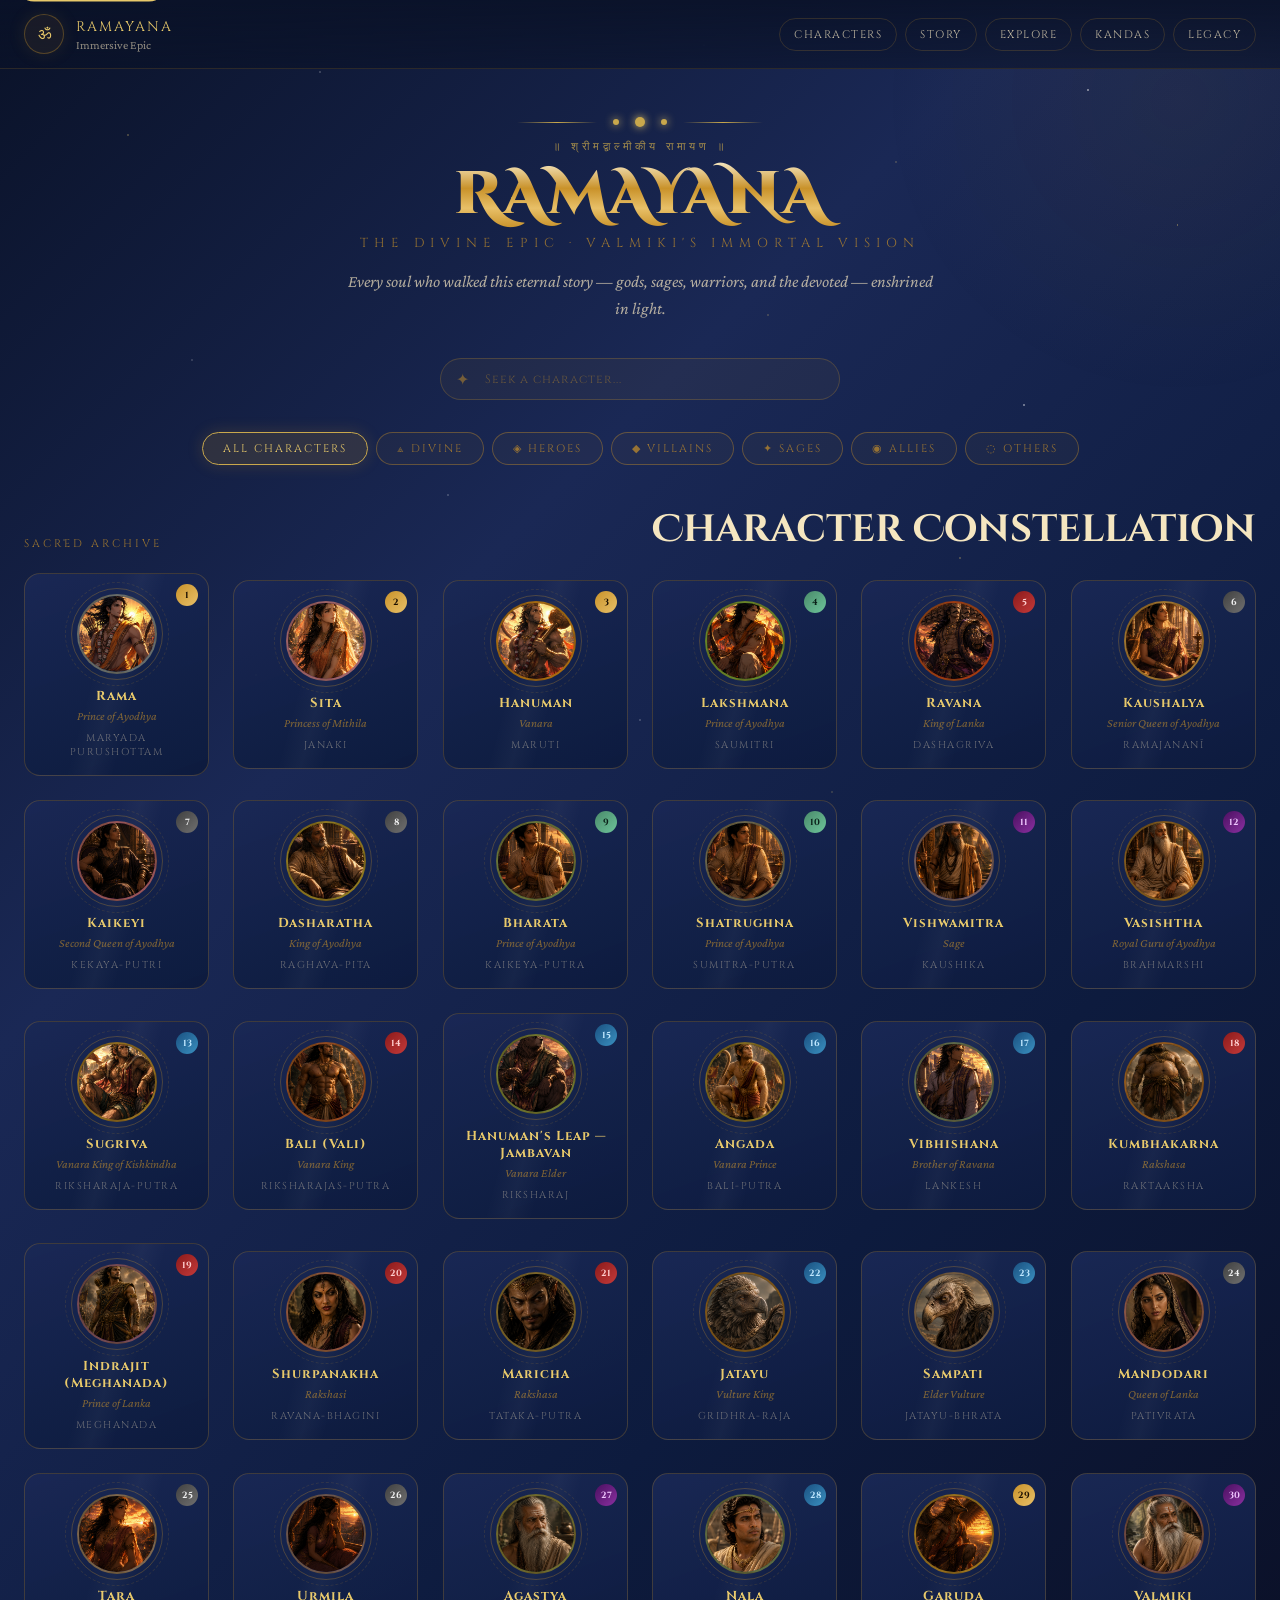
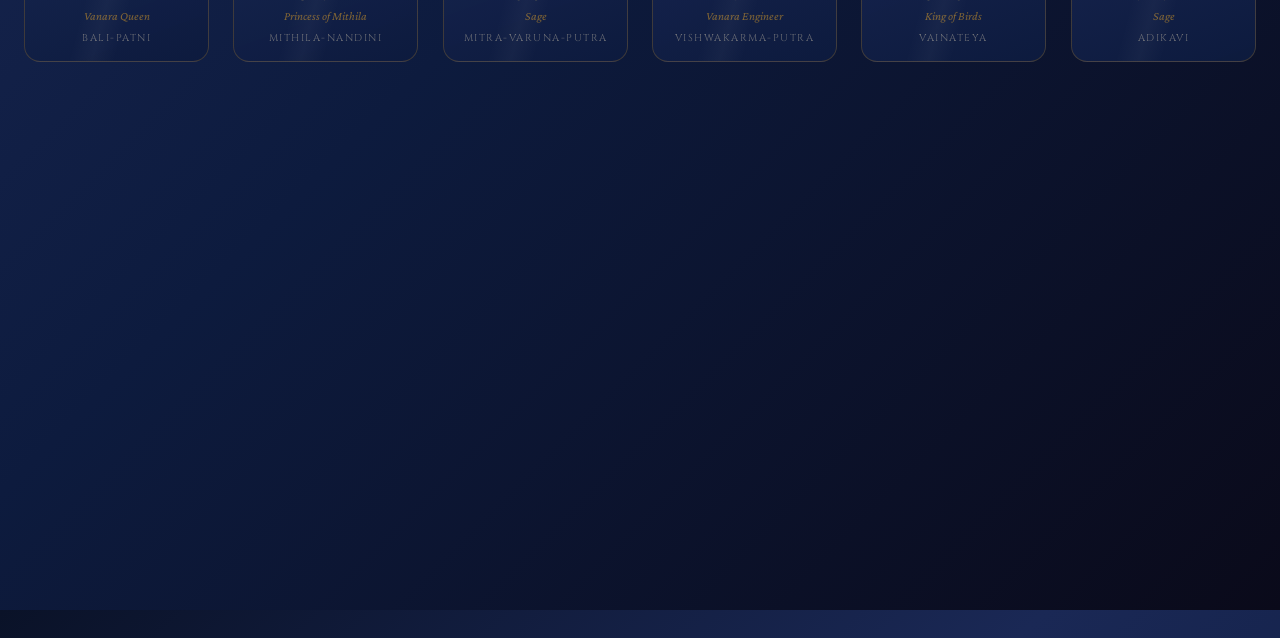
==== commit fb5f6b2e: "new" ====
--- a/index.html
+++ b/index.html
@@ -5,6 +5,9 @@
   <meta name="viewport" content="width=device-width, initial-scale=1.0">
   <meta name="description" content="A cinematic Ramayana character encyclopedia built as an immersive frontend showcase.">
   <meta name="theme-color" content="#0A1228">
+  <meta property="og:title" content="Ramayana | Immersive Epic Storytelling">
+  <meta property="og:description" content="A dark cosmic Ramayana portfolio project featuring characters, Kandas, and Valmiki's immortal epic.">
+  <meta property="og:type" content="website">
   <title>Ramayana | Immersive Epic Storytelling</title>
   <link rel="preconnect" href="https://fonts.googleapis.com">
   <link rel="preconnect" href="https://fonts.gstatic.com" crossorigin>
@@ -29,8 +32,9 @@
     </a>
     <div class="nav-links" aria-label="Page sections">
       <a href="#characters">Characters</a>
-      <a class="nav-story-link" href="Story.html">Story</a>
+      <a href="Story.html">Story</a>
       <a href="#filters">Explore</a>
+      <a href="#seven-kandas">Kandas</a>
       <a href="#legacy">Legacy</a>
     </div>
   </nav>
@@ -77,6 +81,64 @@
     </section>
   </main>
 
+  <section class="seven-kandas reveal-section" id="seven-kandas" aria-labelledby="sevenKandasTitle">
+    <div class="section-heading">
+      <p class="section-kicker">Sacred Books</p>
+      <h2 id="sevenKandasTitle">The Seven Kandas</h2>
+    </div>
+    <div class="kanda-card-row">
+      <a class="kanda-preview-card" href="Story.html#bala">
+        <span class="kanda-preview-num">I</span>
+        <span>
+          <span class="kanda-preview-name">Bala Kanda</span>
+          <span class="kanda-preview-desc">The divine birth, youth, and sacred marriage of Rama.</span>
+        </span>
+      </a>
+      <a class="kanda-preview-card" href="Story.html#ayodhya">
+        <span class="kanda-preview-num">II</span>
+        <span>
+          <span class="kanda-preview-name">Ayodhya Kanda</span>
+          <span class="kanda-preview-desc">The coronation undone, the exile accepted, and dharma tested.</span>
+        </span>
+      </a>
+      <a class="kanda-preview-card" href="Story.html#aranya">
+        <span class="kanda-preview-num">III</span>
+        <span>
+          <span class="kanda-preview-name">Aranya Kanda</span>
+          <span class="kanda-preview-desc">The forest years, the golden deer, and Sita's abduction.</span>
+        </span>
+      </a>
+      <a class="kanda-preview-card" href="Story.html#kishkindha">
+        <span class="kanda-preview-num">IV</span>
+        <span>
+          <span class="kanda-preview-name">Kishkindha Kanda</span>
+          <span class="kanda-preview-desc">The Vanara alliance and Hanuman's awakening strength.</span>
+        </span>
+      </a>
+      <a class="kanda-preview-card" href="Story.html#sundara">
+        <span class="kanda-preview-num">V</span>
+        <span>
+          <span class="kanda-preview-name">Sundara Kanda</span>
+          <span class="kanda-preview-desc">Hanuman's ocean leap, Sita's discovery, and Lanka ablaze.</span>
+        </span>
+      </a>
+      <a class="kanda-preview-card" href="Story.html#yuddha">
+        <span class="kanda-preview-num">VI</span>
+        <span>
+          <span class="kanda-preview-name">Yuddha Kanda</span>
+          <span class="kanda-preview-desc">The bridge, the war, and the fall of Ravana.</span>
+        </span>
+      </a>
+      <a class="kanda-preview-card" href="Story.html#uttara">
+        <span class="kanda-preview-num">VII</span>
+        <span>
+          <span class="kanda-preview-name">Uttara Kanda</span>
+          <span class="kanda-preview-desc">Rama Rajya, Sita's return to Earth, and the final ascent.</span>
+        </span>
+      </a>
+    </div>
+  </section>
+
   <footer class="site-footer reveal-section" id="legacy">
     <div>
       <p class="footer-kicker">Valmiki's Immortal Vision</p>
--- a/style.css
+++ b/style.css
@@ -8,10 +8,17 @@
   }
 
   :root{
-    --gold:#C9922A;
-    --gold-light:#E8C068;
+    --bg-deep:#04080F;
+    --bg-mid:#0A1228;
+    --bg-card:#0D1830;
+    --bg-glass:rgba(13,24,48,0.72);
+    --gold:#C9A84C;
+    --gold-light:#E8C96A;
     --gold-pale:#F5E6C0;
-    --gold-deep:#7A5515;
+    --gold-dim:#8A6A2A;
+    --gold-deep:#8A6A2A;
+    --gold-glow:rgba(201,168,76,0.18);
+    --gold-glow-deep:rgba(201,168,76,0.08);
     --saffron:#E8650A;
     --crimson:#8B1A1A;
     --deep-blue:#0D1B3E;
@@ -20,9 +27,21 @@
     --parchment:#F0E6C8;
     --dark-text:#1A0E00;
     --muted:#5C4A2A;
+    --text-primary:#F0E6CC;
+    --text-secondary:#A89070;
+    --text-muted:#5A4E3A;
+    --border:rgba(201,168,76,0.15);
+    --border-active:rgba(201,168,76,0.50);
+    --shadow-gold:0 8px 48px rgba(201,168,76,0.10),0 2px 12px rgba(0,0,0,0.6);
+    --font-display:'Cinzel Decorative',serif;
+    --font-heading:'Cinzel',serif;
+    --font-body:'EB Garamond',Georgia,serif;
+    --ease-out:cubic-bezier(0.22,1,0.36,1);
+    --transition:0.38s var(--ease-out);
     --divine-purple:#4A1060;
     --sage-green:#2D5A3D;
     --lotus-pink:#C8426A;
+    --parchment-lines:repeating-linear-gradient(-45deg,transparent,transparent 18px,rgba(201,168,76,0.018) 18px,rgba(201,168,76,0.018) 19px);
   }
 
   body{
@@ -36,7 +55,7 @@
   body.is-loading{overflow:hidden;}
 
   /* Starfield */
-  body::before{
+  body:not(.story-page)::before{
     content:'';
     position:fixed;
     inset:0;
@@ -64,7 +83,7 @@
   }
 
   /* Lotus mandala BG decorations */
-  body::after{
+  body:not(.story-page)::after{
     content:'';
     position:fixed;
     top:-200px;right:-200px;
@@ -644,19 +663,6 @@
     background:rgba(201,146,42,0.12);
     border-color:rgba(201,146,42,0.55);
     color:var(--gold-light);
-  }
-  .nav-links a.nav-story-link{
-    padding:10px 18px;
-    border-color:rgba(232,192,104,0.72);
-    background:linear-gradient(135deg,rgba(201,146,42,0.22),rgba(232,101,10,0.14));
-    color:var(--gold-pale);
-    box-shadow:0 0 20px rgba(201,146,42,0.18),inset 0 0 0 1px rgba(245,230,192,0.08);
-  }
-  .nav-links a.nav-story-link:hover{
-    background:linear-gradient(135deg,rgba(201,146,42,0.34),rgba(232,101,10,0.2));
-    border-color:rgba(232,192,104,0.95);
-    color:#fff7da;
-    box-shadow:0 0 28px rgba(201,146,42,0.28),inset 0 0 0 1px rgba(245,230,192,0.14);
   }
 
   .controls-panel{
@@ -796,577 +802,922 @@
     }
   }
 
-
-  /* Story page compatibility styles. Scoped so the encyclopedia keeps its original design. */
-/* ─── TOKENS ─────────────────────────────────────────────────────── */
-    body.story-page {
-      --bg-deep:        #04080F;
-      --bg-mid:         #0A1228;
-      --bg-card:        #0D1830;
-      --bg-glass:       rgba(13, 24, 48, 0.72);
-      --gold:           #C9A84C;
-      --gold-light:     #E8C96A;
-      --gold-dim:       #8A6A2A;
-      --gold-glow:      rgba(201,168,76,0.18);
-      --copper:         #B87333;
-      --red-divine:     #8B2020;
-      --red-glow:       rgba(139,32,32,0.25);
-      --text-primary:   #F0E6CC;
-      --text-secondary: #A89070;
-      --text-muted:     #5A4E3A;
-      --border:         rgba(201,168,76,0.18);
-      --border-active:  rgba(201,168,76,0.55);
-      --shadow-gold:    0 0 40px rgba(201,168,76,0.12);
-      --font-display:   'Cinzel Decorative', serif;
-      --font-heading:   'Cinzel', serif;
-      --font-body:      'EB Garamond', Georgia, serif;
-      --radius:         4px;
-      --transition:     0.38s cubic-bezier(0.4, 0, 0.2, 1);
-    }
-
-    /* ─── RESET & BASE ───────────────────────────────────────────────── */
-    body.story-page *, body.story-page *::before, body.story-page *::after { box-sizing: border-box; margin: 0; padding: 0; }
+  .gold-divider{
+    display:flex;
+    align-items:center;
+    gap:16px;
+    width:100%;
+    margin:32px 0;
+    color:var(--gold);
+    background:radial-gradient(circle at center,var(--gold) 0 3px,transparent 3.5px);
+  }
+  .gold-divider::before,.gold-divider::after{
+    content:'';
+    flex:1;
+    height:1px;
+    background:linear-gradient(90deg,transparent,var(--gold),transparent);
+    opacity:0.75;
+  }
+  .gold-divider::after{background:linear-gradient(90deg,var(--gold),transparent);}
+  .gold-divider::before{background:linear-gradient(90deg,transparent,var(--gold));}
+  .gold-divider-dot{
+    width:6px;
+    height:6px;
+    border-radius:50%;
+    background:var(--gold);
+    box-shadow:0 0 14px rgba(201,168,76,0.45);
+    flex:0 0 auto;
+  }
+  .gold-divider:empty::before,.gold-divider:empty::after{content:'';}
+  .gold-divider:empty::after{background:linear-gradient(90deg,var(--gold),transparent);}
+  .gold-divider:empty::before{background:linear-gradient(90deg,transparent,var(--gold));}
+  .gold-divider:empty{justify-content:center;}
+  .gold-divider:empty{font-size:0;}
+  .gold-divider:empty::marker{display:none;}
+
+  .seven-kandas{
+    position:relative;
+    z-index:1;
+    max-width:1400px;
+    margin:0 auto;
+    padding:18px 24px 58px;
+  }
+  .kanda-card-row{
+    display:grid;
+    grid-template-columns:repeat(7,minmax(0,1fr));
+    gap:14px;
+  }
+  .kanda-preview-card{
+    min-height:190px;
+    display:flex;
+    flex-direction:column;
+    justify-content:space-between;
+    padding:18px 14px;
+    background:var(--bg-card,linear-gradient(160deg, rgba(26,40,85,0.95) 0%, rgba(13,27,62,0.98) 100%));
+    border:1px solid var(--border,rgba(201,168,76,0.18));
+    color:inherit;
+    text-decoration:none;
+    overflow:hidden;
+    position:relative;
+    transition:transform 0.3s ease,border-color 0.3s ease,box-shadow 0.3s ease;
+  }
+  .kanda-preview-card::before{
+    content:'';
+    position:absolute;
+    inset:0 0 auto;
+    height:1px;
+    background:linear-gradient(90deg,transparent,var(--gold),transparent);
+    opacity:0;
+    transition:opacity 0.3s ease;
+  }
+  .kanda-preview-card:hover{
+    transform:translateY(-6px);
+    border-color:rgba(201,168,76,0.55);
+    box-shadow:0 18px 36px rgba(0,0,0,0.42),0 0 26px rgba(201,168,76,0.14);
+  }
+  .kanda-preview-card:hover::before{opacity:1;}
+  .kanda-preview-num{
+    font-family:'Cinzel Decorative',serif;
+    font-size:clamp(38px,5vw,64px);
+    line-height:0.9;
+    color:transparent;
+    -webkit-text-stroke:1px rgba(201,168,76,0.5);
+  }
+  .kanda-preview-name{
+    display:block;
+    margin-top:18px;
+    font-family:'Cinzel',serif;
+    font-size:13px;
+    color:var(--gold-light);
+    letter-spacing:1px;
+    line-height:1.35;
+  }
+  .kanda-preview-desc{
+    display:block;
+    margin-top:8px;
+    font-size:14px;
+    line-height:1.45;
+    color:rgba(245,230,192,0.66);
+  }
+  .kanda-preview-card:focus-visible{outline:2px solid var(--gold-light);outline-offset:3px;}
+
+  .manuscript-card{
+    background:var(--bg-card);
+    background-image:repeating-linear-gradient(-45deg,transparent,transparent 18px,rgba(201,168,76,0.018) 18px,rgba(201,168,76,0.018) 19px);
+    border:1px solid var(--border);
+    border-left:3px solid rgba(201,168,76,0.25);
+    position:relative;
+    overflow:hidden;
+  }
+  .manuscript-card::before{
+    content:'';
+    position:absolute;
+    top:0;left:0;right:0;height:1px;
+    background:linear-gradient(90deg,transparent,var(--gold),transparent);
+    opacity:0;
+    transition:opacity var(--transition,0.3s ease);
+  }
+  .manuscript-card:hover{
+    border-color:var(--border-active);
+    border-left-color:var(--gold);
+    box-shadow:var(--shadow-gold),-3px 0 24px rgba(201,168,76,0.08);
+  }
+  .manuscript-card:hover::before{opacity:1;}
+
+  :root{
+    --bg-deep:#04080F;
+    --bg-mid:#0A1228;
+    --bg-card:#0D1830;
+    --bg-glass:rgba(13,24,48,0.72);
+    --gold-dim:#8A6A2A;
+    --gold-glow:rgba(201,168,76,0.18);
+    --gold-glow-deep:rgba(201,168,76,0.08);
+    --text-primary:#F0E6CC;
+    --text-secondary:#A89070;
+    --text-muted:#5A4E3A;
+    --border:rgba(201,168,76,0.15);
+    --border-active:rgba(201,168,76,0.50);
+    --shadow-gold:0 8px 48px rgba(201,168,76,0.10),0 2px 12px rgba(0,0,0,0.6);
+    --font-display:'Cinzel Decorative',serif;
+    --font-heading:'Cinzel',serif;
+    --font-body:'EB Garamond',Georgia,serif;
+    --ease-out:cubic-bezier(0.22,1,0.36,1);
+    --transition:0.38s var(--ease-out);
+    --parchment:repeating-linear-gradient(-45deg,transparent,transparent 18px,rgba(201,168,76,0.018) 18px,rgba(201,168,76,0.018) 19px);
+  }
+
+  @media (max-width:1100px){.kanda-card-row{grid-template-columns:repeat(4,minmax(0,1fr));}}
+  @media (max-width:700px){.kanda-card-row{grid-template-columns:1fr 1fr;}.seven-kandas{padding-inline:16px;}}
+  @media (max-width:430px){.kanda-card-row{grid-template-columns:1fr;}}
+
+/* Story.html extracted production stylesheet */
+body.story-page {
+    --bg-deep:        #04080F;
+    --bg-mid:         #0A1228;
+    --bg-card:        #0D1830;
+    --bg-glass:       rgba(13,24,48,0.72);
+    --gold:           #C9A84C;
+    --gold-light:     #E8C96A;
+    --gold-dim:       #8A6A2A;
+    --gold-glow:      rgba(201,168,76,0.18);
+    --gold-glow-deep: rgba(201,168,76,0.08);
+    --text-primary:   #F0E6CC;
+    --text-secondary: #A89070;
+    --text-muted:     #5A4E3A;
+    --border:         rgba(201,168,76,0.15);
+    --border-active:  rgba(201,168,76,0.50);
+    --shadow-gold:    0 8px 48px rgba(201,168,76,0.10), 0 2px 12px rgba(0,0,0,0.6);
+    --font-display:   'Cinzel Decorative', serif;
+    --font-heading:   'Cinzel', serif;
+    --font-body:      'EB Garamond', Georgia, serif;
+    --ease-out:       cubic-bezier(0.22, 1, 0.36, 1);
+    --transition:     0.38s var(--ease-out);
+    --parchment:      repeating-linear-gradient(
+                        -45deg,
+                        transparent,
+                        transparent 18px,
+                        rgba(201,168,76,0.018) 18px,
+                        rgba(201,168,76,0.018) 19px
+                      );
+  }
+
+
+  body.story-page *, body.story-page *::before, body.story-page *::after { box-sizing: border-box; margin: 0; padding: 0; }
   html:has(body.story-page) { scroll-behavior: smooth; font-size: 17px; }
-
-    body.story-page {
-      background: var(--bg-deep);
-      color: var(--text-primary);
-      font-family: var(--font-body);
-      line-height: 1.75;
-      min-height: 100vh;
-      overflow-x: hidden;
-    }
-
-    /* ─── STARFIELD ──────────────────────────────────────────────────── */
-    body.story-page .starfield {
-      position: fixed; inset: 0; pointer-events: none; z-index: 0;
-      background:
-        radial-gradient(ellipse 120% 60% at 50% 0%, rgba(201,168,76,0.06) 0%, transparent 65%),
-        radial-gradient(ellipse 80% 40% at 80% 80%, rgba(139,32,32,0.08) 0%, transparent 60%),
-        var(--bg-deep);
-    }
-    body.story-page .starfield::before {
-      content: '';
-      position: absolute; inset: 0;
-      background-image:
-        radial-gradient(1px 1px at 12% 18%, rgba(240,230,204,0.7) 0%, transparent 100%),
-        radial-gradient(1px 1px at 27% 55%, rgba(240,230,204,0.5) 0%, transparent 100%),
-        radial-gradient(1.5px 1.5px at 43% 8%, rgba(201,168,76,0.6) 0%, transparent 100%),
-        radial-gradient(1px 1px at 61% 34%, rgba(240,230,204,0.4) 0%, transparent 100%),
-        radial-gradient(1px 1px at 76% 72%, rgba(240,230,204,0.6) 0%, transparent 100%),
-        radial-gradient(1.5px 1.5px at 88% 20%, rgba(201,168,76,0.5) 0%, transparent 100%),
-        radial-gradient(1px 1px at 5% 88%, rgba(240,230,204,0.4) 0%, transparent 100%),
-        radial-gradient(1px 1px at 34% 78%, rgba(240,230,204,0.5) 0%, transparent 100%),
-        radial-gradient(1px 1px at 55% 60%, rgba(240,230,204,0.35) 0%, transparent 100%),
-        radial-gradient(1.5px 1.5px at 92% 48%, rgba(201,168,76,0.4) 0%, transparent 100%),
-        radial-gradient(1px 1px at 18% 42%, rgba(240,230,204,0.3) 0%, transparent 100%),
-        radial-gradient(1px 1px at 70% 15%, rgba(240,230,204,0.5) 0%, transparent 100%);
-    }
-
-    /* ─── LOADER ─────────────────────────────────────────────────────── */
-    body.story-page .loader {
-      position: fixed; inset: 0; z-index: 9999;
-      background: var(--bg-deep);
-      display: flex; flex-direction: column;
-      align-items: center; justify-content: center; gap: 1.6rem;
-      transition: opacity 0.7s ease, visibility 0.7s ease;
-    }
-    body.story-page .loader.loaded { opacity: 0; visibility: hidden; }
-    body.story-page .loader-ring {
-      width: 56px; height: 56px;
-      border: 2px solid var(--border);
-      border-top-color: var(--gold);
-      border-radius: 50%;
-      animation: spin 1.1s linear infinite;
-    }
-    body.story-page .loader-title {
-      font-family: var(--font-display); font-size: 1rem;
-      letter-spacing: 0.35em; color: var(--gold);
-      text-transform: uppercase; opacity: 0.85;
-    }
-    @keyframes spin { to { transform: rotate(360deg); } }
-
-    /* ─── SKIP LINK ──────────────────────────────────────────────────── */
-    body.story-page .skip-link {
-      position: absolute; top: -100px; left: 1rem;
-      background: var(--gold); color: var(--bg-deep);
-      padding: 0.5rem 1rem; font-family: var(--font-heading);
-      font-size: 0.8rem; border-radius: var(--radius);
-      transition: top 0.2s;
-    }
-    body.story-page .skip-link:focus { top: 1rem; }
-
-    /* ─── NAV ────────────────────────────────────────────────────────── */
-    body.story-page .site-nav {
-      position: fixed; top: 0; left: 0; right: 0; z-index: 100;
-      display: flex; align-items: center; justify-content: space-between;
-      padding: 1rem 2.5rem;
-      background: rgba(4, 8, 15, 0.85);
-      backdrop-filter: blur(12px);
-      border-bottom: 1px solid var(--border);
-    }
-    body.story-page .nav-brand {
-      display: flex; align-items: center; gap: 0.75rem;
-      text-decoration: none; color: var(--text-primary);
-    }
-    body.story-page .brand-mark {
-      font-size: 1.5rem; color: var(--gold);
-      text-shadow: 0 0 20px var(--gold);
-    }
-    body.story-page .brand-title {
-      display: block; font-family: var(--font-display);
-      font-size: 0.95rem; letter-spacing: 0.12em; color: var(--gold);
-    }
-    body.story-page .brand-subtitle {
-      display: block; font-family: var(--font-heading);
-      font-size: 0.62rem; letter-spacing: 0.22em;
-      color: var(--text-secondary); text-transform: uppercase;
-    }
-    body.story-page .nav-links {
-      display: flex; gap: 2rem;
-    }
-    body.story-page .nav-links a {
-      font-family: var(--font-heading); font-size: 0.72rem;
-      letter-spacing: 0.2em; text-transform: uppercase;
-      color: var(--text-secondary); text-decoration: none;
-      transition: color var(--transition);
-    }
-    body.story-page .nav-links a:hover { color: var(--gold); }
-
-    /* ─── HERO ───────────────────────────────────────────────────────── */
-    body.story-page .story-hero {
-      position: relative; z-index: 1;
-      min-height: 100vh;
-      display: flex; flex-direction: column;
-      align-items: center; justify-content: center;
-      text-align: center;
-      padding: 8rem 2rem 5rem;
-      overflow: hidden;
-    }
-    body.story-page .hero-mandala {
-      position: absolute; inset: 0; z-index: 0;
-      display: flex; align-items: center; justify-content: center;
-      pointer-events: none;
-      opacity: 0.07;
-    }
-    body.story-page .hero-mandala svg {
-      width: min(80vw, 700px); height: auto;
-      animation: mandalaSpin 90s linear infinite;
-    }
-    @keyframes mandalaSpin { to { transform: rotate(360deg); } }
-
-    body.story-page .hero-content { position: relative; z-index: 1; max-width: 760px; }
-    body.story-page .hero-ornament {
-      display: flex; align-items: center; justify-content: center;
-      gap: 0.6rem; margin-bottom: 2rem;
-    }
-    body.story-page .ornament-line {
-      width: 60px; height: 1px;
-      background: linear-gradient(90deg, transparent, var(--gold));
-    }
-    body.story-page .ornament-line.rev {
-      background: linear-gradient(90deg, var(--gold), transparent);
-    }
-    body.story-page .ornament-dot {
-      width: 5px; height: 5px; border-radius: 50%;
-      background: var(--gold);
-    }
-    body.story-page .ornament-dot-large {
-      width: 8px; height: 8px;
-      border: 1.5px solid var(--gold);
-      background: transparent;
-    }
-
-    body.story-page .hero-sanskrit {
-      font-family: var(--font-body); font-style: italic;
-      font-size: 1rem; color: var(--gold-dim);
-      letter-spacing: 0.08em; margin-bottom: 1.5rem;
-      opacity: 0.85;
-    }
-    body.story-page .hero-title {
-      font-family: var(--font-display); font-size: clamp(2.4rem, 6vw, 4.5rem);
-      font-weight: 900; letter-spacing: 0.12em;
-      color: var(--gold-light);
-      text-shadow: 0 0 80px rgba(201,168,76,0.35), 0 2px 0 rgba(0,0,0,0.6);
-      line-height: 1.1; margin-bottom: 1rem;
-    }
-    body.story-page .hero-sub {
-      font-family: var(--font-heading); font-size: 0.8rem;
-      letter-spacing: 0.3em; text-transform: uppercase;
-      color: var(--text-secondary); margin-bottom: 2rem;
-    }
-    body.story-page .hero-desc {
-      font-size: 1.15rem; color: var(--text-secondary);
-      max-width: 560px; margin: 0 auto 3rem;
-      line-height: 1.9;
-    }
-    body.story-page .hero-scroll-hint {
-      font-family: var(--font-heading); font-size: 0.68rem;
-      letter-spacing: 0.3em; text-transform: uppercase;
-      color: var(--gold-dim); animation: pulse 2.4s ease-in-out infinite;
-    }
-    @keyframes pulse { 0%,100% { opacity: 0.4; } 50% { opacity: 1; } }
-
-    /* ─── KANDA TIMELINE ─────────────────────────────────────────────── */
-    body.story-page .kanda-nav {
-      position: relative; z-index: 1;
-      background: rgba(4, 8, 15, 0.9);
-      border-top: 1px solid var(--border);
-      border-bottom: 1px solid var(--border);
-      padding: 1.2rem 2rem;
-      display: flex; align-items: center; justify-content: center;
-      gap: 0;
-      overflow-x: auto;
-      scrollbar-width: none;
-    }
-    body.story-page .kanda-nav::-webkit-scrollbar { display: none; }
-    body.story-page .kanda-tab {
-      flex: 0 0 auto;
-      font-family: var(--font-heading); font-size: 0.66rem;
-      letter-spacing: 0.18em; text-transform: uppercase;
-      color: var(--text-muted); cursor: pointer;
-      padding: 0.6rem 1.2rem;
-      border: none; background: none;
-      border-bottom: 2px solid transparent;
-      transition: color var(--transition), border-color var(--transition);
-      white-space: nowrap;
-    }
-    body.story-page .kanda-tab:hover { color: var(--text-secondary); }
-    body.story-page .kanda-tab.active {
-      color: var(--gold);
-      border-bottom-color: var(--gold);
-    }
-
-    /* ─── MAIN STORY LAYOUT ──────────────────────────────────────────── */
-    body.story-page .story-main {
-      position: relative; z-index: 1;
-      max-width: 1200px; margin: 0 auto;
-      padding: 5rem 2rem 6rem;
-    }
-
-    /* ─── REVEAL ANIMATION ───────────────────────────────────────────── */
-    body.story-page .reveal {
-      opacity: 0;
-      transform: translateY(32px);
-      transition: opacity 0.7s ease, transform 0.7s ease;
-    }
-    body.story-page .reveal.visible { opacity: 1; transform: translateY(0); }
-
-    /* ─── KANDA SECTION ──────────────────────────────────────────────── */
-    body.story-page .kanda-section {
-      display: none;
-      animation: fadeIn 0.55s ease;
-    }
-    body.story-page .kanda-section.active { display: block; }
-    @keyframes fadeIn { from { opacity: 0; transform: translateY(20px); } to { opacity: 1; transform: translateY(0); } }
-
-    body.story-page .kanda-header {
-      display: grid;
-      grid-template-columns: 1fr auto;
-      gap: 2rem;
-      align-items: start;
-      margin-bottom: 4rem;
-      padding-bottom: 2.5rem;
-      border-bottom: 1px solid var(--border);
-    }
-    body.story-page .kanda-number {
-      font-family: var(--font-display); font-size: 6rem;
-      font-weight: 900; line-height: 1;
-      color: transparent;
-      -webkit-text-stroke: 1px var(--gold-dim);
-      opacity: 0.3;
-      margin-bottom: -1rem;
-    }
-    body.story-page .kanda-title {
-      font-family: var(--font-display); font-size: clamp(1.6rem, 4vw, 2.5rem);
-      color: var(--gold-light); letter-spacing: 0.08em; line-height: 1.2;
-      margin-bottom: 0.5rem;
-    }
-    body.story-page .kanda-subtitle {
-      font-family: var(--font-heading); font-size: 0.72rem;
-      letter-spacing: 0.28em; text-transform: uppercase;
-      color: var(--text-secondary); margin-bottom: 1rem;
-    }
-    body.story-page .kanda-intro {
-      font-size: 1.1rem; color: var(--text-secondary);
-      line-height: 1.9; max-width: 600px;
-    }
-    body.story-page .kanda-badge {
-      font-family: var(--font-heading); font-size: 0.65rem;
-      letter-spacing: 0.2em; text-transform: uppercase;
-      color: var(--bg-deep); background: var(--gold);
-      padding: 0.5rem 1.1rem; border-radius: var(--radius);
-      white-space: nowrap; align-self: start;
-    }
-
-    /* ─── EPISODE CARDS ──────────────────────────────────────────────── */
-    body.story-page .episodes-grid {
-      display: grid;
-      grid-template-columns: repeat(auto-fill, minmax(320px, 1fr));
-      gap: 1.5rem;
-      margin-bottom: 4rem;
-    }
-    body.story-page .episode-card {
-      background: var(--bg-card);
-      border: 1px solid var(--border);
-      border-radius: var(--radius);
-      padding: 1.8rem;
-      position: relative;
-      overflow: hidden;
-      cursor: pointer;
-      transition: border-color var(--transition), transform var(--transition), box-shadow var(--transition);
-    }
-    body.story-page .episode-card::before {
-      content: '';
-      position: absolute; top: 0; left: 0; right: 0; height: 2px;
-      background: linear-gradient(90deg, transparent, var(--gold), transparent);
-      opacity: 0;
-      transition: opacity var(--transition);
-    }
-    body.story-page .episode-card:hover {
-      border-color: var(--border-active);
-      transform: translateY(-4px);
-      box-shadow: var(--shadow-gold);
-    }
-    body.story-page .episode-card:hover::before { opacity: 1; }
-
-    body.story-page .episode-number {
-      font-family: var(--font-heading); font-size: 0.62rem;
-      letter-spacing: 0.25em; text-transform: uppercase;
-      color: var(--gold-dim); margin-bottom: 1rem;
-    }
-    body.story-page .episode-icon {
-      font-size: 2rem; margin-bottom: 0.8rem; display: block;
-      filter: drop-shadow(0 0 8px var(--gold-glow));
-    }
-    body.story-page .episode-title {
-      font-family: var(--font-heading); font-size: 1.05rem;
-      font-weight: 600; color: var(--text-primary);
-      letter-spacing: 0.04em; margin-bottom: 0.75rem;
-      line-height: 1.4;
-    }
-    body.story-page .episode-text {
-      font-size: 0.95rem; color: var(--text-secondary);
-      line-height: 1.8;
-    }
-    body.story-page .episode-tag {
-      display: inline-block; margin-top: 1rem;
-      font-family: var(--font-heading); font-size: 0.6rem;
-      letter-spacing: 0.2em; text-transform: uppercase;
-      color: var(--gold-dim); border: 1px solid var(--border);
-      padding: 0.25rem 0.7rem; border-radius: 2px;
-    }
-
-    /* ─── FEATURED VERSE ─────────────────────────────────────────────── */
-    body.story-page .verse-block {
-      position: relative;
-      border-left: 2px solid var(--gold);
-      padding: 2rem 2.5rem;
-      margin: 3rem 0;
-      background: linear-gradient(90deg, var(--gold-glow), transparent);
-      border-radius: 0 var(--radius) var(--radius) 0;
-    }
-    body.story-page .verse-label {
-      font-family: var(--font-heading); font-size: 0.6rem;
-      letter-spacing: 0.3em; text-transform: uppercase;
-      color: var(--gold); margin-bottom: 1rem;
-    }
-    body.story-page .verse-sanskrit {
-      font-family: var(--font-body); font-style: italic;
-      font-size: 1.25rem; color: var(--gold-light);
-      line-height: 1.9; margin-bottom: 0.8rem;
-    }
-    body.story-page .verse-translation {
-      font-size: 0.95rem; color: var(--text-secondary);
-      line-height: 1.8;
-    }
-    body.story-page .verse-source {
-      margin-top: 0.8rem;
-      font-family: var(--font-heading); font-size: 0.62rem;
-      letter-spacing: 0.2em; color: var(--text-muted);
-    }
-
-    /* ─── CHARACTER SPOTLIGHT ────────────────────────────────────────── */
-    body.story-page .spotlight-row {
-      display: grid;
-      grid-template-columns: repeat(auto-fill, minmax(200px, 1fr));
-      gap: 1rem; margin: 3rem 0;
-    }
-    body.story-page .spotlight-card {
-      background: var(--bg-card);
-      border: 1px solid var(--border);
-      border-radius: var(--radius);
-      padding: 1.4rem 1.2rem;
-      text-align: center;
-      transition: border-color var(--transition), box-shadow var(--transition);
-    }
-    body.story-page .spotlight-card:hover {
-      border-color: var(--border-active);
-      box-shadow: 0 0 24px var(--gold-glow);
-    }
-    body.story-page .spotlight-symbol {
-      font-size: 2.2rem; display: block; margin-bottom: 0.8rem;
-      filter: drop-shadow(0 0 6px var(--gold-glow));
-    }
-    body.story-page .spotlight-symbol img {
-      width: 74px; height: 74px; display: block; margin: 0 auto;
-      object-fit: cover; object-position: center top;
-      border-radius: 50%; border: 1px solid var(--border-active);
-      box-shadow: 0 0 22px var(--gold-glow);
-    }
-    body.story-page .spotlight-name {
-      font-family: var(--font-heading); font-size: 0.85rem;
-      font-weight: 600; color: var(--gold-light);
-      letter-spacing: 0.06em; margin-bottom: 0.4rem;
-    }
-    body.story-page .spotlight-role {
-      font-size: 0.8rem; color: var(--text-secondary);
-    }
-
-    /* ─── SECTION DIVIDER ────────────────────────────────────────────── */
-    body.story-page .divider {
-      display: flex; align-items: center; gap: 1rem;
-      margin: 4rem 0; color: var(--gold-dim);
-    }
-    body.story-page .divider::before, body.story-page .divider::after {
-      content: ''; flex: 1;
-      height: 1px;
-      background: linear-gradient(90deg, transparent, var(--border));
-    }
-    body.story-page .divider::after {
-      background: linear-gradient(90deg, var(--border), transparent);
-    }
-    body.story-page .divider-symbol {
-      font-size: 1.1rem;
-      color: var(--gold);
-      font-family: var(--font-body);
-    }
-
-    /* ─── SHLOKA TICKER ──────────────────────────────────────────────── */
-    body.story-page .shloka-ticker {
-      position: relative; z-index: 1;
-      overflow: hidden;
-      background: rgba(201,168,76,0.06);
-      border-top: 1px solid var(--border);
-      border-bottom: 1px solid var(--border);
-      padding: 0.9rem 0;
-    }
-    body.story-page .ticker-inner {
-      display: flex; white-space: nowrap;
-      animation: ticker 38s linear infinite;
-    }
-    body.story-page .ticker-inner span {
-      font-family: var(--font-body); font-style: italic;
-      font-size: 0.95rem; color: var(--gold-dim);
-      padding: 0 3rem;
-    }
-    @keyframes ticker { from { transform: translateX(0); } to { transform: translateX(-50%); } }
-
-    /* ─── FOOTER ─────────────────────────────────────────────────────── */
-    body.story-page .site-footer {
-      position: relative; z-index: 1;
-      text-align: center;
-      padding: 4rem 2rem;
-      border-top: 1px solid var(--border);
-      background: var(--bg-mid);
-    }
-    body.story-page .footer-kicker {
-      font-family: var(--font-heading); font-size: 0.65rem;
-      letter-spacing: 0.3em; text-transform: uppercase;
-      color: var(--gold-dim); margin-bottom: 0.6rem;
-    }
-    body.story-page .footer-title {
-      font-family: var(--font-display); font-size: 1rem;
-      color: var(--text-secondary); letter-spacing: 0.06em;
-      margin-bottom: 2rem;
-    }
-    body.story-page .footer-nav {
-      display: flex; gap: 2rem; justify-content: center;
-      margin-bottom: 2rem; flex-wrap: wrap;
-    }
-    body.story-page .footer-nav a {
-      font-family: var(--font-heading); font-size: 0.7rem;
-      letter-spacing: 0.2em; text-transform: uppercase;
-      color: var(--text-secondary); text-decoration: none;
-      transition: color var(--transition);
-    }
-    body.story-page .footer-nav a:hover { color: var(--gold); }
-    body.story-page .footer-copy {
-      font-size: 0.82rem; color: var(--text-muted);
-    }
-
-    /* ─── MODAL ──────────────────────────────────────────────────────── */
-    body.story-page .episode-modal {
-      position: fixed; inset: 0; z-index: 200;
-      background: rgba(4, 8, 15, 0.92);
-      backdrop-filter: blur(8px);
-      display: flex; align-items: center; justify-content: center;
-      padding: 2rem;
-      opacity: 0; visibility: hidden;
-      transition: opacity 0.35s ease, visibility 0.35s ease;
-    }
-    body.story-page .episode-modal.open { opacity: 1; visibility: visible; }
-    body.story-page .modal-box {
-      background: var(--bg-card);
-      border: 1px solid var(--border-active);
-      border-radius: var(--radius);
-      max-width: 680px; width: 100%;
-      max-height: 85vh; overflow-y: auto;
-      padding: 2.5rem;
-      position: relative;
-      transform: translateY(24px);
-      transition: transform 0.35s ease;
-      scrollbar-width: thin;
-      scrollbar-color: var(--gold-dim) transparent;
-    }
-    body.story-page .episode-modal.open .modal-box { transform: translateY(0); }
-    body.story-page .modal-box::-webkit-scrollbar { width: 4px; }
-    body.story-page .modal-box::-webkit-scrollbar-thumb { background: var(--gold-dim); border-radius: 2px; }
-    body.story-page .modal-close-btn {
-      position: absolute; top: 1.2rem; right: 1.2rem;
-      background: none; border: 1px solid var(--border);
-      color: var(--text-secondary); width: 32px; height: 32px;
-      border-radius: 50%; cursor: pointer; font-size: 0.9rem;
-      display: flex; align-items: center; justify-content: center;
-      transition: border-color var(--transition), color var(--transition);
-    }
-    body.story-page .modal-close-btn:hover { border-color: var(--gold); color: var(--gold); }
-    body.story-page .modal-tag {
-      font-family: var(--font-heading); font-size: 0.6rem;
-      letter-spacing: 0.25em; text-transform: uppercase;
-      color: var(--gold-dim); margin-bottom: 1.2rem;
-    }
-    body.story-page .modal-title {
-      font-family: var(--font-display); font-size: 1.4rem;
-      color: var(--gold-light); margin-bottom: 1.5rem;
-      line-height: 1.3; letter-spacing: 0.04em;
-    }
-    body.story-page .modal-body {
-      font-size: 1rem; color: var(--text-secondary);
-      line-height: 1.9;
-    }
-    body.story-page .modal-body p { margin-bottom: 1rem; }
-    body.story-page .modal-body p:last-child { margin-bottom: 0; }
-    body.story-page .modal-characters {
-      display: flex; flex-wrap: wrap; gap: 0.5rem;
-      margin-top: 1.5rem; padding-top: 1.5rem;
-      border-top: 1px solid var(--border);
-    }
-    body.story-page .modal-char-tag {
-      font-family: var(--font-heading); font-size: 0.62rem;
-      letter-spacing: 0.15em; text-transform: uppercase;
-      color: var(--text-secondary); background: rgba(201,168,76,0.08);
-      border: 1px solid var(--border);
-      padding: 0.3rem 0.75rem; border-radius: var(--radius);
-    }
-
-    /* ─── RESPONSIVE ─────────────────────────────────────────────────── */
-    @media (max-width: 768px) {
-      body.story-page .site-nav { padding: 1rem 1.2rem; }
-      body.story-page .nav-links { display: none; }
-      body.story-page .kanda-header { grid-template-columns: 1fr; }
-      body.story-page .kanda-number { font-size: 4rem; }
-      body.story-page .kanda-badge { align-self: start; }
-      body.story-page .story-main { padding: 3rem 1.2rem 4rem; }
-      body.story-page .verse-block { padding: 1.4rem 1.4rem; }
-    }
+  body.story-page {
+    background: var(--bg-deep);
+    color: var(--text-primary);
+    font-family: var(--font-body);
+    line-height: 1.78;
+    min-height: 100vh;
+    overflow-x: hidden;
+  }
+  body.story-page a { color: inherit; text-decoration: none; }
+
+
+  body.story-page::after {
+    content: '';
+    position: fixed; inset: 0; z-index: 9998;
+    pointer-events: none;
+    background-image: url("data:image/svg+xml,%3Csvg viewBox='0 0 256 256' xmlns='http://www.w3.org/2000/svg'%3E%3Cfilter id='n'%3E%3CfeTurbulence type='fractalNoise' baseFrequency='0.9' numOctaves='4' stitchTiles='stitch'/%3E%3C/filter%3E%3Crect width='100%25' height='100%25' filter='url(%23n)' opacity='0.04'/%3E%3C/svg%3E");
+    opacity: 0.4;
+  }
+
+
+  body.story-page .starfield {
+    position: fixed; inset: 0; pointer-events: none; z-index: 0;
+    background:
+      radial-gradient(ellipse 110% 55% at 50% -5%, rgba(201,168,76,0.07) 0%, transparent 65%),
+      radial-gradient(ellipse 70% 35% at 85% 85%, rgba(139,32,32,0.06) 0%, transparent 60%),
+      var(--bg-deep);
+  }
+  body.story-page .starfield::before {
+    content: '';
+    position: absolute; inset: 0;
+    background-image:
+      radial-gradient(1px 1px at 11% 17%, rgba(240,230,204,0.65) 0%, transparent 100%),
+      radial-gradient(1.5px 1.5px at 26% 54%, rgba(201,168,76,0.55) 0%, transparent 100%),
+      radial-gradient(1px 1px at 42% 7%, rgba(240,230,204,0.50) 0%, transparent 100%),
+      radial-gradient(1px 1px at 60% 33%, rgba(240,230,204,0.40) 0%, transparent 100%),
+      radial-gradient(1px 1px at 75% 71%, rgba(240,230,204,0.55) 0%, transparent 100%),
+      radial-gradient(1.5px 1.5px at 87% 19%, rgba(201,168,76,0.45) 0%, transparent 100%),
+      radial-gradient(1px 1px at 4% 87%, rgba(240,230,204,0.35) 0%, transparent 100%),
+      radial-gradient(1px 1px at 33% 77%, rgba(240,230,204,0.45) 0%, transparent 100%),
+      radial-gradient(1px 1px at 54% 59%, rgba(240,230,204,0.30) 0%, transparent 100%),
+      radial-gradient(1.5px 1.5px at 91% 47%, rgba(201,168,76,0.38) 0%, transparent 100%),
+      radial-gradient(1px 1px at 17% 41%, rgba(240,230,204,0.28) 0%, transparent 100%),
+      radial-gradient(1px 1px at 69% 14%, rgba(240,230,204,0.48) 0%, transparent 100%),
+      radial-gradient(1px 1px at 48% 82%, rgba(240,230,204,0.32) 0%, transparent 100%),
+      radial-gradient(1px 1px at 79% 38%, rgba(240,230,204,0.42) 0%, transparent 100%);
+  }
+
+
+  body.story-page .loader {
+    position: fixed; inset: 0; z-index: 9999;
+    background: var(--bg-deep);
+    display: flex; flex-direction: column;
+    align-items: center; justify-content: center; gap: 1.8rem;
+    transition: opacity 0.8s var(--ease-out), visibility 0.8s;
+  }
+  body.story-page .loader.loaded { opacity: 0; visibility: hidden; }
+  body.story-page .loader-ring {
+    width: 52px; height: 52px;
+    border: 1.5px solid var(--border);
+    border-top-color: var(--gold);
+    border-radius: 50%;
+    animation: spin 1.1s linear infinite;
+  }
+  body.story-page .loader-om {
+    font-family: var(--font-body);
+    font-size: 1.5rem; color: var(--gold);
+    position: absolute;
+    animation: pulseFade 1.1s ease-in-out infinite;
+  }
+  body.story-page .loader-label {
+    font-family: var(--font-display); font-size: 0.78rem;
+    letter-spacing: 0.42em; color: var(--gold-dim);
+    text-transform: uppercase;
+  }
+  @keyframes spin { to { transform: rotate(360deg); } }
+  @keyframes pulseFade { 0%,100%{opacity:0.4} 50%{opacity:1} }
+
+
+  body.story-page .skip-link {
+    position: absolute; top: -100px; left: 1rem;
+    background: var(--gold); color: var(--bg-deep);
+    padding: 0.5rem 1rem; font-family: var(--font-heading);
+    font-size: 0.78rem; border-radius: 2px;
+    transition: top 0.2s;
+  }
+  body.story-page .skip-link:focus { top: 1rem; }
+
+  body.story-page .site-nav {
+    position: fixed; top: 0; left: 0; right: 0; z-index: 100;
+    display: flex; align-items: center; justify-content: space-between;
+    padding: 1.1rem 3rem;
+    background: rgba(4,8,15,0.88);
+    backdrop-filter: blur(16px);
+    -webkit-backdrop-filter: blur(16px);
+    border-bottom: 1px solid var(--border);
+  }
+  body.story-page .nav-brand {
+    display: flex; align-items: center; gap: 0.9rem;
+  }
+  body.story-page .brand-mark {
+    font-size: 1.4rem; color: var(--gold);
+    text-shadow: 0 0 24px rgba(201,168,76,0.6);
+    line-height: 1;
+  }
+  body.story-page .brand-title {
+    display: block; font-family: var(--font-display);
+    font-size: 0.9rem; letter-spacing: 0.14em; color: var(--gold);
+  }
+  body.story-page .brand-subtitle {
+    display: block; font-family: var(--font-heading);
+    font-size: 0.58rem; letter-spacing: 0.26em;
+    color: var(--text-muted); text-transform: uppercase;
+  }
+  body.story-page .nav-links {
+    display: flex; gap: 2.2rem; align-items: center;
+  }
+  body.story-page .nav-links a {
+    font-family: var(--font-heading); font-size: 0.68rem;
+    letter-spacing: 0.22em; text-transform: uppercase;
+    color: var(--text-secondary);
+    position: relative; padding-bottom: 2px;
+    transition: color var(--transition);
+  }
+  body.story-page .nav-links a::after {
+    content: ''; position: absolute; bottom: -1px; left: 0;
+    width: 0; height: 1px; background: var(--gold);
+    transition: width var(--transition);
+  }
+  body.story-page .nav-links a:hover { color: var(--gold); }
+  body.story-page .nav-links a:hover::after { width: 100%; }
+  body.story-page .nav-links a.active { color: var(--gold); }
+
+
+  body.story-page .story-hero {
+    position: relative; z-index: 1;
+    min-height: 100vh;
+    display: flex; flex-direction: column;
+    align-items: center; justify-content: center;
+    text-align: center;
+    padding: 9rem 2rem 6rem;
+    overflow: hidden;
+  }
+
+
+  body.story-page .hero-mandala {
+    position: absolute; inset: 0; z-index: 0;
+    display: flex; align-items: center; justify-content: center;
+    pointer-events: none;
+  }
+  body.story-page .hero-mandala svg {
+    width: min(90vw, 760px); height: auto;
+    opacity: 0.055;
+    animation: mandalaSpin 120s linear infinite;
+  }
+  @keyframes mandalaSpin { to { transform: rotate(360deg); } }
+
+  body.story-page .hero-content { position: relative; z-index: 1; max-width: 780px; }
+
+
+  body.story-page .ornament {
+    display: flex; align-items: center; justify-content: center;
+    gap: 0.7rem; margin-bottom: 2.2rem;
+  }
+  body.story-page .ornament-line {
+    width: 64px; height: 1px;
+    background: linear-gradient(90deg, transparent, var(--gold-dim));
+  }
+  body.story-page .ornament-line.r { background: linear-gradient(90deg, var(--gold-dim), transparent); }
+  body.story-page .ornament-dot { width: 4px; height: 4px; border-radius: 50%; background: var(--gold-dim); }
+  body.story-page .ornament-center {
+    width: 7px; height: 7px;
+    border: 1px solid var(--gold);
+    transform: rotate(45deg);
+    background: transparent;
+  }
+
+  body.story-page .hero-sanskrit {
+    font-family: var(--font-body); font-style: italic;
+    font-size: 1rem; color: var(--gold-dim);
+    letter-spacing: 0.06em; margin-bottom: 1.6rem; opacity: 0.9;
+  }
+  body.story-page .hero-title {
+    font-family: var(--font-display);
+    font-size: clamp(2.2rem, 6vw, 4.8rem);
+    font-weight: 900; letter-spacing: 0.1em;
+    color: var(--gold-light); line-height: 1.08;
+    text-shadow: 0 0 100px rgba(201,168,76,0.28), 0 2px 0 rgba(0,0,0,0.7);
+    margin-bottom: 1rem;
+  }
+  body.story-page .hero-sub {
+    font-family: var(--font-heading); font-size: 0.72rem;
+    letter-spacing: 0.32em; text-transform: uppercase;
+    color: var(--text-secondary); margin-bottom: 2.2rem;
+  }
+  body.story-page .hero-desc {
+    font-size: 1.12rem; color: var(--text-secondary);
+    max-width: 540px; margin: 0 auto 3.5rem; line-height: 1.95;
+  }
+  body.story-page .hero-scroll {
+    font-family: var(--font-heading); font-size: 0.62rem;
+    letter-spacing: 0.35em; text-transform: uppercase;
+    color: var(--gold-dim);
+    animation: breathe 2.6s ease-in-out infinite;
+  }
+  @keyframes breathe { 0%,100%{opacity:0.3;transform:translateY(0)} 50%{opacity:1;transform:translateY(4px)} }
+
+
+  body.story-page .ticker-wrap {
+    position: relative; z-index: 1;
+    background: rgba(201,168,76,0.04);
+    border-top: 1px solid var(--border);
+    border-bottom: 1px solid var(--border);
+    padding: 1rem 0; overflow: hidden;
+  }
+  body.story-page .ticker-track {
+    display: flex; white-space: nowrap;
+    animation: ticker 44s linear infinite;
+  }
+  body.story-page .ticker-track span {
+    font-family: var(--font-body); font-style: italic;
+    font-size: 0.92rem; color: var(--gold-dim);
+    padding: 0 2.5rem;
+  }
+  body.story-page .ticker-track .sep {
+    color: var(--border-active); font-style: normal;
+    padding: 0 0.5rem;
+  }
+  @keyframes ticker { from{transform:translateX(0)} to{transform:translateX(-50%)} }
+
+
+  body.story-page .kanda-nav {
+    position: sticky; top: 68px; z-index: 90;
+    background: rgba(4,8,15,0.96);
+    backdrop-filter: blur(12px);
+    border-bottom: 1px solid var(--border);
+    display: flex; overflow-x: auto;
+    scrollbar-width: none;
+  }
+  body.story-page .kanda-nav::-webkit-scrollbar { display: none; }
+  body.story-page .kanda-tab {
+    flex: 0 0 auto;
+    font-family: var(--font-heading); font-size: 0.62rem;
+    letter-spacing: 0.2em; text-transform: uppercase;
+    color: var(--text-muted); cursor: pointer;
+    padding: 1.1rem 1.6rem;
+    background: none; border: none;
+    border-bottom: 2px solid transparent;
+    transition: color var(--transition), border-color var(--transition),
+                background var(--transition);
+    white-space: nowrap; position: relative;
+  }
+  body.story-page .kanda-tab:hover { color: var(--text-secondary); background: rgba(201,168,76,0.03); }
+  body.story-page .kanda-tab.active {
+    color: var(--gold);
+    border-bottom-color: var(--gold);
+    background: rgba(201,168,76,0.05);
+  }
+  body.story-page .kanda-tab .tab-num {
+    display: block; font-size: 0.5rem;
+    color: var(--gold-dim); margin-bottom: 0.2rem;
+    letter-spacing: 0.15em;
+  }
+
+
+  body.story-page .story-main {
+    position: relative; z-index: 1;
+    max-width: 1240px; margin: 0 auto;
+    padding: 5rem 2.5rem 7rem;
+  }
+
+
+  body.story-page .reveal {
+    opacity: 0; transform: translateY(28px);
+    transition: opacity 0.65s var(--ease-out), transform 0.65s var(--ease-out);
+  }
+  body.story-page .reveal.visible { opacity: 1; transform: translateY(0); }
+
+
+  body.story-page .kanda-section { display: none; }
+  body.story-page .kanda-section.active {
+    display: block;
+    animation: sectionIn 0.55s var(--ease-out);
+  }
+  @keyframes sectionIn { from{opacity:0;transform:translateY(16px)} to{opacity:1;transform:translateY(0)} }
+
+
+  body.story-page .kanda-header {
+    display: grid; grid-template-columns: 1fr auto;
+    gap: 2rem; align-items: start;
+    margin-bottom: 3rem; padding-bottom: 2.5rem;
+    border-bottom: 1px solid var(--border);
+  }
+  body.story-page .kanda-numeral {
+    font-family: var(--font-display);
+    font-size: clamp(4rem, 10vw, 7rem);
+    font-weight: 900; line-height: 0.85;
+    color: transparent;
+    -webkit-text-stroke: 1px rgba(201,168,76,0.22);
+    display: block; margin-bottom: -0.5rem;
+  }
+  body.story-page .kanda-title {
+    font-family: var(--font-display);
+    font-size: clamp(1.5rem, 3.5vw, 2.4rem);
+    color: var(--gold-light); letter-spacing: 0.06em;
+    line-height: 1.18; margin-bottom: 0.4rem;
+  }
+  body.story-page .kanda-label {
+    font-family: var(--font-heading); font-size: 0.62rem;
+    letter-spacing: 0.28em; text-transform: uppercase;
+    color: var(--gold-dim); margin-bottom: 1.1rem;
+  }
+  body.story-page .kanda-intro {
+    font-size: 1.08rem; color: var(--text-secondary);
+    line-height: 1.92; max-width: 580px;
+  }
+  body.story-page .kanda-badge {
+    font-family: var(--font-heading); font-size: 0.58rem;
+    letter-spacing: 0.22em; text-transform: uppercase;
+    color: var(--gold); background: transparent;
+    border: 1px solid var(--border-active);
+    padding: 0.55rem 1.2rem; align-self: start;
+    white-space: nowrap;
+  }
+
+
+  body.story-page .sacred-summary {
+    position: relative;
+    margin: 0 0 4rem;
+    padding: 3.5rem 4rem;
+    background: linear-gradient(135deg,
+      rgba(201,168,76,0.07) 0%,
+      rgba(201,168,76,0.03) 50%,
+      transparent 100%);
+    border: 1px solid var(--border);
+    border-left: 3px solid var(--gold);
+    overflow: hidden;
+  }
+  body.story-page .sacred-summary::before {
+    content: '\201C';
+    position: absolute; top: -1rem; left: 2rem;
+    font-family: var(--font-body); font-size: 8rem;
+    color: var(--gold); opacity: 0.08; line-height: 1;
+    pointer-events: none;
+  }
+  body.story-page .summary-label {
+    font-family: var(--font-heading); font-size: 0.58rem;
+    letter-spacing: 0.32em; text-transform: uppercase;
+    color: var(--gold-dim); margin-bottom: 1.4rem;
+  }
+  body.story-page .summary-shloka {
+    font-family: var(--font-body); font-style: italic;
+    font-size: clamp(1.2rem, 2.5vw, 1.6rem);
+    color: var(--gold-light); line-height: 1.85;
+    margin-bottom: 1rem;
+  }
+  body.story-page .summary-translation {
+    font-size: 1rem; color: var(--text-secondary); line-height: 1.85;
+    max-width: 620px;
+  }
+  body.story-page .summary-source {
+    margin-top: 1.2rem;
+    font-family: var(--font-heading); font-size: 0.58rem;
+    letter-spacing: 0.22em; text-transform: uppercase;
+    color: var(--text-muted);
+  }
+
+
+  body.story-page .episodes-grid {
+    display: grid;
+    grid-template-columns: repeat(auto-fill, minmax(310px, 1fr));
+    gap: 1.4rem; margin-bottom: 4rem;
+  }
+
+  body.story-page .episode-card {
+    position: relative;
+    background: var(--bg-card);
+    background-image: var(--parchment);
+    border: 1px solid var(--border);
+    border-left: 3px solid rgba(201,168,76,0.25);
+    overflow: hidden;
+    cursor: pointer;
+    transition: border-color var(--transition), transform var(--transition),
+                box-shadow var(--transition), border-left-color var(--transition);
+  }
+
+  body.story-page .episode-card::before {
+    content: '';
+    position: absolute; top: 0; left: 0; right: 0; height: 1px;
+    background: linear-gradient(90deg, transparent, var(--gold), transparent);
+    opacity: 0;
+    transition: opacity var(--transition);
+  }
+
+  body.story-page .episode-card::after {
+    content: '';
+    position: absolute; bottom: 0; left: 0; right: 0; height: 1px;
+    background: linear-gradient(90deg, var(--gold-dim), transparent);
+    opacity: 0;
+    transition: opacity var(--transition);
+  }
+  body.story-page .episode-card:hover {
+    border-color: var(--border-active);
+    border-left-color: var(--gold);
+    transform: translateY(-5px) translateX(2px);
+    box-shadow: var(--shadow-gold), -3px 0 24px rgba(201,168,76,0.08);
+  }
+  body.story-page .episode-card:hover::before, body.story-page .episode-card:hover::after { opacity: 1; }
+
+  body.story-page .card-inner { padding: 1.8rem 1.8rem 5rem; }
+
+  body.story-page .episode-sarga {
+    font-family: var(--font-heading); font-size: 0.56rem;
+    letter-spacing: 0.3em; text-transform: uppercase;
+    color: var(--text-muted); margin-bottom: 1.1rem;
+    display: flex; align-items: center; gap: 0.6rem;
+  }
+  body.story-page .episode-sarga::before {
+    content: '';
+    display: inline-block; width: 16px; height: 1px;
+    background: var(--gold-dim);
+  }
+
+
+  body.story-page .episode-marker {
+    font-family: var(--font-heading); font-size: 2rem;
+    color: transparent; -webkit-text-stroke: 1px rgba(201,168,76,0.30);
+    line-height: 1; margin-bottom: 0.9rem; display: block;
+    letter-spacing: 0.04em;
+  }
+
+  body.story-page .episode-title {
+    font-family: var(--font-heading); font-size: 1rem;
+    font-weight: 600; color: var(--text-primary);
+    letter-spacing: 0.03em; margin-bottom: 0.8rem; line-height: 1.45;
+  }
+  body.story-page .episode-text {
+    font-size: 0.95rem; color: var(--text-secondary); line-height: 1.82;
+  }
+  body.story-page .episode-category {
+    font-family: var(--font-heading); font-size: 0.56rem;
+    letter-spacing: 0.26em; text-transform: uppercase;
+    color: var(--gold-dim); margin-top: 1.1rem; display: block;
+  }
+
+
+  body.story-page .card-read-more {
+    position: absolute; bottom: 0; left: 0; right: 0;
+    padding: 1rem 1.8rem;
+    background: linear-gradient(to top, rgba(13,24,48,0.98) 60%, transparent);
+    font-family: var(--font-heading); font-size: 0.6rem;
+    letter-spacing: 0.22em; text-transform: uppercase;
+    color: var(--gold);
+    display: flex; align-items: center; gap: 0.5rem;
+    transform: translateY(100%);
+    transition: transform 0.32s var(--ease-out);
+  }
+  body.story-page .card-read-more::before {
+    content: ''; flex: 1;
+    height: 1px; background: var(--border-active);
+  }
+  body.story-page .episode-card:hover .card-read-more { transform: translateY(0); }
+
+
+  body.story-page .episode-card:focus-visible {
+    outline: 2px solid var(--gold); outline-offset: 2px;
+  }
+
+
+  body.story-page .gold-divider {
+    display: flex; align-items: center; gap: 1rem;
+    margin: 3.5rem 0;
+  }
+  body.story-page .gold-divider::before, body.story-page .gold-divider::after {
+    content: ''; flex: 1; height: 1px;
+    background: linear-gradient(90deg, transparent, var(--border), transparent);
+  }
+  body.story-page .gold-divider-symbol {
+    font-family: var(--font-body); font-size: 1rem;
+    color: var(--gold-dim); padding: 0 0.4rem;
+  }
+
+
+  body.story-page .spotlight-label {
+    font-family: var(--font-heading); font-size: 0.6rem;
+    letter-spacing: 0.28em; text-transform: uppercase;
+    color: var(--gold-dim); margin-bottom: 1.2rem;
+  }
+  body.story-page .spotlight-row {
+    display: grid;
+    grid-template-columns: repeat(auto-fill, minmax(175px, 1fr));
+    gap: 0.9rem; margin-bottom: 2rem;
+  }
+  body.story-page .spotlight-card {
+    background: var(--bg-card);
+    background-image: var(--parchment);
+    border: 1px solid var(--border);
+    padding: 1.3rem 1.1rem;
+    text-align: center;
+    transition: border-color var(--transition), box-shadow var(--transition);
+  }
+  body.story-page .spotlight-card:hover {
+    border-color: var(--border-active);
+    box-shadow: 0 0 20px var(--gold-glow);
+  }
+  body.story-page .spotlight-glyph {
+    font-family: var(--font-heading); font-size: 1.1rem;
+    color: var(--gold-dim); display: block; margin-bottom: 0.7rem;
+    letter-spacing: 0.08em;
+  }
+  body.story-page .spotlight-name {
+    font-family: var(--font-heading); font-size: 0.82rem;
+    font-weight: 600; color: var(--gold-light);
+    letter-spacing: 0.06em; margin-bottom: 0.35rem;
+  }
+  body.story-page .spotlight-role {
+    font-size: 0.8rem; color: var(--text-secondary); line-height: 1.5;
+  }
+
+
+  body.story-page .timeline-section {
+    position: relative; z-index: 1;
+    padding: 5rem 0 4rem;
+    border-top: 1px solid var(--border);
+    background: linear-gradient(180deg,
+      rgba(201,168,76,0.03) 0%, transparent 40%);
+    overflow: hidden;
+  }
+  body.story-page .timeline-heading {
+    text-align: center; margin-bottom: 3.5rem; padding: 0 2rem;
+  }
+  body.story-page .timeline-heading .section-kicker {
+    font-family: var(--font-heading); font-size: 0.6rem;
+    letter-spacing: 0.32em; text-transform: uppercase;
+    color: var(--gold-dim); margin-bottom: 0.8rem; display: block;
+  }
+  body.story-page .timeline-heading h2 {
+    font-family: var(--font-display);
+    font-size: clamp(1.3rem, 3vw, 2rem);
+    color: var(--text-primary); letter-spacing: 0.06em;
+  }
+
+  body.story-page .timeline-scroll {
+    overflow-x: auto; padding: 2rem 3rem 3rem;
+    scrollbar-width: thin;
+    scrollbar-color: var(--gold-dim) transparent;
+    cursor: grab;
+  }
+  body.story-page .timeline-scroll::-webkit-scrollbar { height: 3px; }
+  body.story-page .timeline-scroll::-webkit-scrollbar-thumb { background: var(--gold-dim); border-radius: 2px; }
+  body.story-page .timeline-scroll:active { cursor: grabbing; }
+
+  body.story-page .timeline-track {
+    display: flex; align-items: center;
+    gap: 0; min-width: max-content;
+    padding: 1rem 0;
+  }
+
+  body.story-page .timeline-node {
+    display: flex; flex-direction: column;
+    align-items: center; position: relative;
+    cursor: pointer;
+  }
+
+  body.story-page .timeline-node + .timeline-node::before {
+    content: '';
+    position: absolute; top: 32px; right: 100%;
+    width: calc(100% - 64px);
+
+    width: 80px;
+    height: 1px;
+    background: linear-gradient(90deg, var(--gold-dim), rgba(201,168,76,0.4));
+  }
+  body.story-page .timeline-connector {
+    width: 80px; height: 1px;
+    background: linear-gradient(90deg, rgba(201,168,76,0.4), rgba(201,168,76,0.2));
+    flex-shrink: 0;
+  }
+
+  body.story-page .node-circle {
+    width: 64px; height: 64px;
+    border: 1px solid var(--border-active);
+    border-radius: 50%;
+    display: flex; align-items: center; justify-content: center;
+    position: relative; margin-bottom: 1rem;
+    background: var(--bg-card);
+    transition: border-color var(--transition), box-shadow var(--transition),
+                background var(--transition);
+  }
+  body.story-page .node-circle::after {
+    content: '';
+    position: absolute; inset: 4px;
+    border-radius: 50%;
+    border: 1px solid rgba(201,168,76,0.15);
+    transition: border-color var(--transition);
+  }
+  body.story-page .timeline-node:hover .node-circle, body.story-page .timeline-node.active-node .node-circle {
+    border-color: var(--gold);
+    box-shadow: 0 0 24px var(--gold-glow), 0 0 8px rgba(201,168,76,0.2);
+    background: rgba(201,168,76,0.08);
+  }
+  body.story-page .timeline-node.active-node .node-circle::after { border-color: rgba(201,168,76,0.35); }
+  body.story-page .node-num {
+    font-family: var(--font-display); font-size: 1rem;
+    color: var(--gold); letter-spacing: 0.04em; position: relative; z-index: 1;
+  }
+  body.story-page .node-info { text-align: center; max-width: 120px; }
+  body.story-page .node-title {
+    font-family: var(--font-heading); font-size: 0.68rem;
+    color: var(--text-primary); letter-spacing: 0.1em;
+    margin-bottom: 0.3rem; line-height: 1.3;
+  }
+  body.story-page .node-subtitle {
+    font-family: var(--font-heading); font-size: 0.54rem;
+    letter-spacing: 0.18em; text-transform: uppercase;
+    color: var(--gold-dim); margin-bottom: 0.2rem;
+  }
+  body.story-page .node-sargas {
+    font-size: 0.78rem; color: var(--text-muted); font-family: var(--font-body);
+  }
+  body.story-page .timeline-node:hover .node-title { color: var(--gold-light); }
+
+
+  body.story-page .episode-modal {
+    position: fixed; inset: 0; z-index: 200;
+    background: rgba(4,8,15,0.94);
+    backdrop-filter: blur(10px);
+    display: flex; align-items: center; justify-content: center;
+    padding: 2rem;
+    opacity: 0; visibility: hidden;
+    transition: opacity 0.35s var(--ease-out), visibility 0.35s;
+  }
+  body.story-page .episode-modal.open { opacity: 1; visibility: visible; }
+  body.story-page .modal-box {
+    background: var(--bg-card);
+    background-image: var(--parchment);
+    border: 1px solid var(--border-active);
+    border-left: 3px solid var(--gold);
+    max-width: 700px; width: 100%;
+    max-height: 88vh; overflow-y: auto;
+    padding: 3rem;
+    position: relative;
+    transform: translateY(20px) scale(0.98);
+    transition: transform 0.38s var(--ease-out);
+    scrollbar-width: thin;
+    scrollbar-color: var(--gold-dim) transparent;
+  }
+  body.story-page .episode-modal.open .modal-box { transform: translateY(0) scale(1); }
+  body.story-page .modal-box::-webkit-scrollbar { width: 3px; }
+  body.story-page .modal-box::-webkit-scrollbar-thumb { background: var(--gold-dim); }
+  body.story-page .modal-close-btn {
+    position: absolute; top: 1.5rem; right: 1.5rem;
+    background: none; border: 1px solid var(--border);
+    color: var(--text-muted); width: 30px; height: 30px;
+    display: flex; align-items: center; justify-content: center;
+    cursor: pointer; font-size: 0.75rem; border-radius: 1px;
+    transition: border-color var(--transition), color var(--transition);
+  }
+  body.story-page .modal-close-btn:hover { border-color: var(--gold); color: var(--gold); }
+  body.story-page .modal-kanda {
+    font-family: var(--font-heading); font-size: 0.56rem;
+    letter-spacing: 0.3em; text-transform: uppercase;
+    color: var(--gold-dim); margin-bottom: 1.4rem;
+    display: flex; align-items: center; gap: 0.7rem;
+  }
+  body.story-page .modal-kanda::after { content:''; flex:1; height:1px; background:var(--border); }
+  body.story-page .modal-title {
+    font-family: var(--font-display); font-size: clamp(1.1rem,3vw,1.5rem);
+    color: var(--gold-light); margin-bottom: 1.8rem;
+    line-height: 1.3; letter-spacing: 0.04em;
+  }
+  body.story-page .modal-body { font-size: 1rem; color: var(--text-secondary); line-height: 1.92; }
+  body.story-page .modal-body p { margin-bottom: 1rem; }
+  body.story-page .modal-body p:last-child { margin-bottom: 0; }
+  body.story-page .modal-chars {
+    display: flex; flex-wrap: wrap; gap: 0.45rem;
+    margin-top: 2rem; padding-top: 1.6rem;
+    border-top: 1px solid var(--border);
+  }
+  body.story-page .modal-char {
+    font-family: var(--font-heading); font-size: 0.58rem;
+    letter-spacing: 0.16em; text-transform: uppercase;
+    color: var(--text-secondary);
+    border: 1px solid var(--border);
+    padding: 0.28rem 0.7rem;
+    transition: border-color var(--transition), color var(--transition);
+  }
+  body.story-page .modal-char:hover { border-color: var(--gold-dim); color: var(--gold); }
+
+
+  body.story-page .site-footer {
+    position: relative; z-index: 1;
+    text-align: center; padding: 4.5rem 2rem;
+    border-top: 1px solid var(--border);
+    background: var(--bg-mid);
+  }
+  body.story-page .footer-kicker {
+    font-family: var(--font-body); font-style: italic;
+    font-size: 1rem; color: var(--gold-dim); margin-bottom: 0.6rem;
+  }
+  body.story-page .footer-title {
+    font-family: var(--font-display); font-size: 0.9rem;
+    color: var(--text-secondary); letter-spacing: 0.06em; margin-bottom: 2rem;
+  }
+  body.story-page .footer-nav {
+    display: flex; gap: 2.5rem; justify-content: center;
+    margin-bottom: 2rem; flex-wrap: wrap;
+  }
+  body.story-page .footer-nav a {
+    font-family: var(--font-heading); font-size: 0.65rem;
+    letter-spacing: 0.22em; text-transform: uppercase;
+    color: var(--text-secondary);
+    transition: color var(--transition);
+  }
+  body.story-page .footer-nav a:hover { color: var(--gold); }
+  body.story-page .footer-copy {
+    font-size: 0.82rem; color: var(--text-muted); font-family: var(--font-body);
+  }
+
+
+  @media (max-width: 768px) {
+    body.story-page .site-nav { padding: 1rem 1.2rem; }
+    body.story-page .nav-links { display: none; }
+    body.story-page .kanda-header { grid-template-columns: 1fr; }
+    body.story-page .kanda-badge { display: none; }
+    body.story-page .story-main { padding: 3rem 1.2rem 5rem; }
+    body.story-page .sacred-summary { padding: 2rem 1.5rem; }
+    body.story-page .sacred-summary::before { font-size: 5rem; top: -0.5rem; left: 1rem; }
+    body.story-page .timeline-connector { width: 40px; }
+  }
+
+  body.story-page .sacred-summary {
+    text-align: center;
+  }
+  body.story-page .summary-translation {
+    margin-left: auto;
+    margin-right: auto;
+  }
